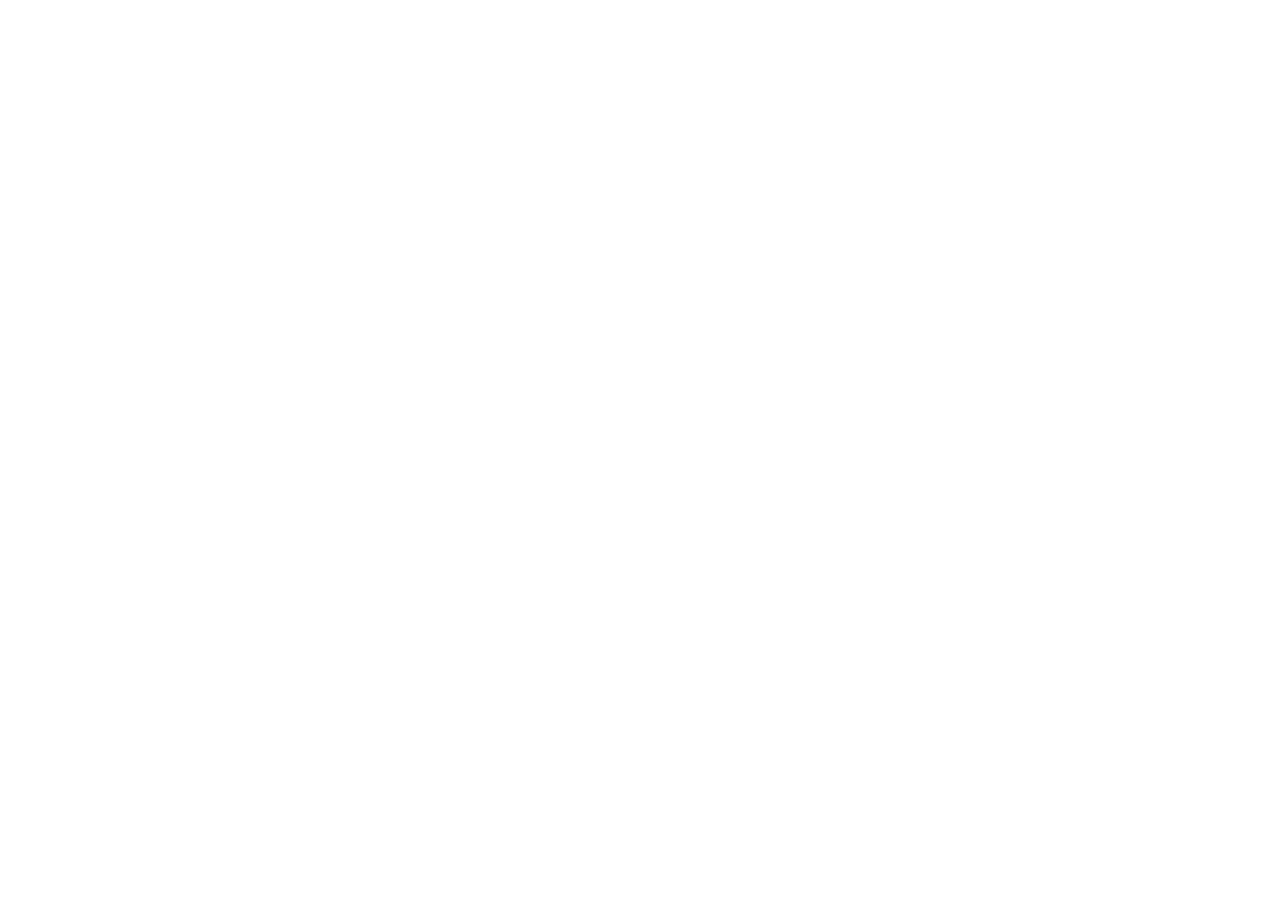
==== index.html @ eafce472 "third" ====
<!DOCTYPE html>
<html lang="en">

<head>
    <meta charset="UTF-8">
    <meta name="viewport" content="width=device-width, initial-scale=1.0">
    <title>Document</title>
</head>

<body>

</body>

</html>
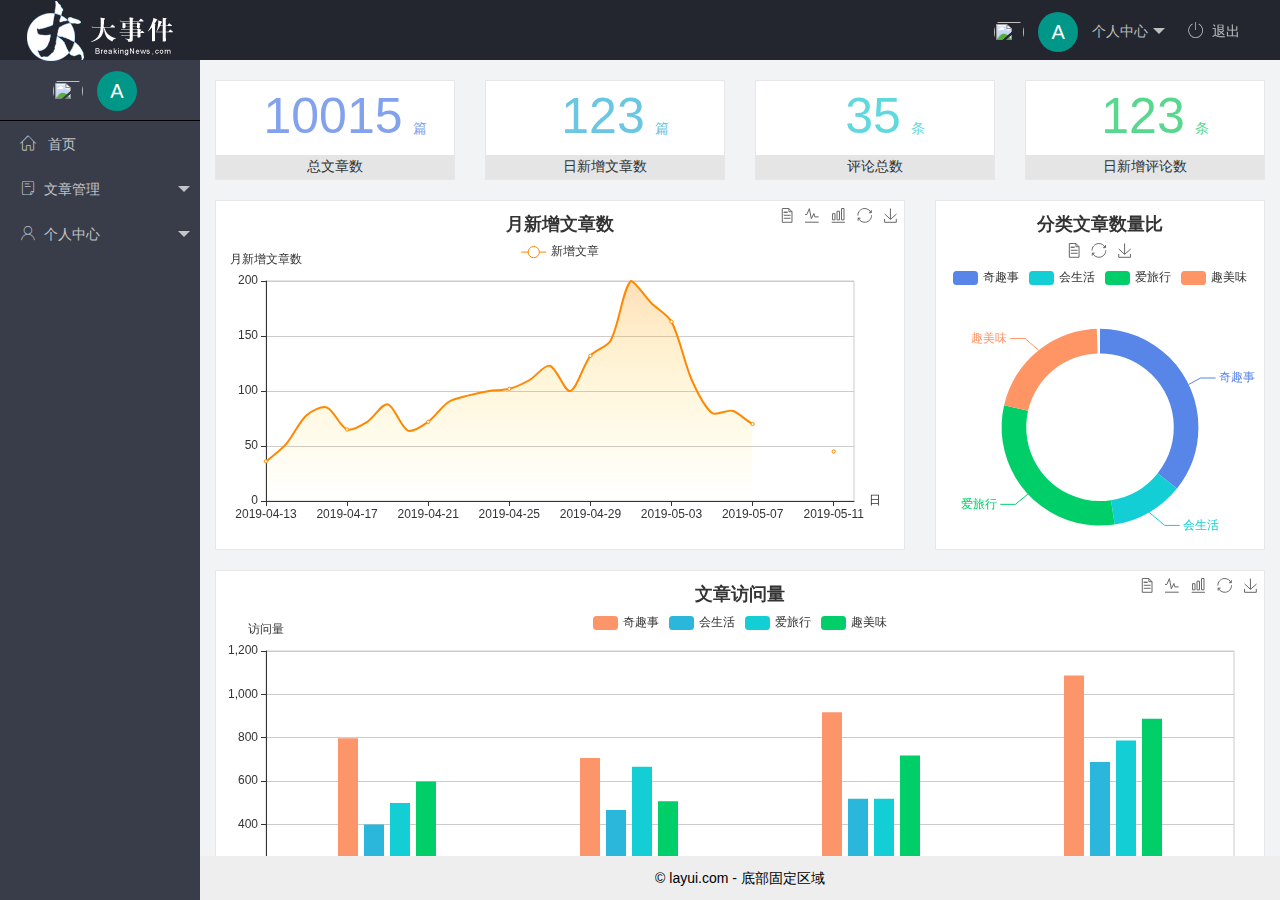
==== commit 5d039791: "123" ====
--- a/index.html
+++ b/index.html
@@ -5,10 +5,90 @@
     <meta charset="UTF-8">
     <meta name="viewport" content="width=device-width, initial-scale=1.0">
     <title>Document</title>
+    <link rel="stylesheet" href="/assets/lib/layui/css/layui.css">
+    <link rel="stylesheet" href="/assets/fonts/iconfont.css">
+    <link rel="stylesheet" href="/assets/css/index.css">
 </head>
 
 <body>
 
+    <body class="layui-layout-body">
+        <div class="layui-layout layui-layout-admin">
+            <div class="layui-header">
+                <div class="layui-logo">
+                    <img src="/assets/images/logo.png" alt="">
+                </div>
+                <!-- 头部区域（可配合layui已有的水平导航） -->
+                <ul class="layui-nav layui-layout-right">
+                    <li class="layui-nav-item">
+                        <a href="javascript:;" class="userinfo">
+                            <img src="http://t.cn/RCzsdCq" class="layui-nav-img">
+                            <span class="text-img">A</span> 个人中心
+                        </a>
+                        <dl class="layui-nav-child">
+                            <dd><a href="JavaScript:;">基本资料</a></dd>
+                            <dd><a href="JavaScript:;">更改图像</a></dd>
+                            <dd><a href="JavaScript:;">重置密码</a></dd>
+                        </dl>
+                    </li>
+                    <li class="layui-nav-item">
+                        <a href="javascript:;">
+                            <span class="iconfont icon-tuichu"></span>退出
+                        </a>
+                    </li>
+                </ul>
+            </div>
+
+            <div class="layui-side layui-bg-black">
+                <div class="layui-side-scroll">
+                    <div class="userinfo">
+                        <img src="http://t.cn/RCzsdCq" class="layui-nav-img">
+                        <span class="text-img">A</span>
+                        <span id="welcome"></span>
+                    </div>
+                    <!-- 左侧导航区域（可配合layui已有的垂直导航） -->
+                    <ul class="layui-nav layui-nav-tree" lay-shrink="all">
+                        <li class="layui-nav-item">
+                            <a href="/home/dashboard.html">
+                                <span class="iconfont icon-home"></span> 首页
+                            </a>
+                        </li>
+                        <li class="layui-nav-item ">
+                            <a class="" href="javascript:;"><span class="iconfont icon-16"></span>文章管理</a>
+                            <dl class="layui-nav-child">
+                                <dd><a href="javascript:;"><i class="layui-icon layui-icon-app"></i> 文章类别</a></dd>
+                                <dd><a href="javascript:;"><i class="layui-icon layui-icon-app"></i> 文章列表</a></dd>
+                                <dd><a href="javascript:;"><i class="layui-icon layui-icon-app"></i> 发表文章</a></dd>
+                            </dl>
+                        </li>
+                        <li class="layui-nav-item">
+                            <a href="javascript:;"><span class="iconfont icon-user"></span>个人中心</a>
+                            <dl class="layui-nav-child">
+                                <dd><a href="javascript:;"><i class="layui-icon layui-icon-app"></i> 基本资料</a></dd>
+                                <dd><a href="javascript:;"><i class="layui-icon layui-icon-app"></i> 更换头像</a></dd>
+                                <dd><a href="javascript:;"><i class="layui-icon layui-icon-app"></i> 重置密码</a></dd>
+                            </dl>
+                        </li>
+                    </ul>
+                </div>
+            </div>
+
+            <div class="layui-body">
+                <!-- 内容主体区域 -->
+                <iframe name="fm" src="/home/dashboard.html" frameborder="0"></iframe>
+            </div>
+
+            <div class="layui-footer">
+                <!-- 底部固定区域 -->
+                © layui.com - 底部固定区域
+            </div>
+        </div>
+
+    </body>
+    <script src="/assets/lib/layui/layui.all.js"></script>
+    <script src="/assets/lib/jquery.js"></script>
+    <script src="/assets/js/baseAPI.js"></script>
+    <script src="/assets/js/index.js"></script>
 </body>
 
 </html>--- a/assets/lib/layui/css/layui.css
+++ b/assets/lib/layui/css/layui.css
@@ -0,0 +1,2 @@
+/** layui-v2.5.5 MIT License By https://www.layui.com */
+ .layui-inline,img{display:inline-block;vertical-align:middle}h1,h2,h3,h4,h5,h6{font-weight:400}.layui-edge,.layui-header,.layui-inline,.layui-main{position:relative}.layui-body,.layui-edge,.layui-elip{overflow:hidden}.layui-btn,.layui-edge,.layui-inline,img{vertical-align:middle}.layui-btn,.layui-disabled,.layui-icon,.layui-unselect{-moz-user-select:none;-webkit-user-select:none;-ms-user-select:none}.layui-elip,.layui-form-checkbox span,.layui-form-pane .layui-form-label{text-overflow:ellipsis;white-space:nowrap}.layui-breadcrumb,.layui-tree-btnGroup{visibility:hidden}blockquote,body,button,dd,div,dl,dt,form,h1,h2,h3,h4,h5,h6,input,li,ol,p,pre,td,textarea,th,ul{margin:0;padding:0;-webkit-tap-highlight-color:rgba(0,0,0,0)}a:active,a:hover{outline:0}img{border:none}li{list-style:none}table{border-collapse:collapse;border-spacing:0}h4,h5,h6{font-size:100%}button,input,optgroup,option,select,textarea{font-family:inherit;font-size:inherit;font-style:inherit;font-weight:inherit;outline:0}pre{white-space:pre-wrap;white-space:-moz-pre-wrap;white-space:-pre-wrap;white-space:-o-pre-wrap;word-wrap:break-word}body{line-height:24px;font:14px Helvetica Neue,Helvetica,PingFang SC,Tahoma,Arial,sans-serif}hr{height:1px;margin:10px 0;border:0;clear:both}a{color:#333;text-decoration:none}a:hover{color:#777}a cite{font-style:normal;*cursor:pointer}.layui-border-box,.layui-border-box *{box-sizing:border-box}.layui-box,.layui-box *{box-sizing:content-box}.layui-clear{clear:both;*zoom:1}.layui-clear:after{content:'\20';clear:both;*zoom:1;display:block;height:0}.layui-inline{*display:inline;*zoom:1}.layui-edge{display:inline-block;width:0;height:0;border-width:6px;border-style:dashed;border-color:transparent}.layui-edge-top{top:-4px;border-bottom-color:#999;border-bottom-style:solid}.layui-edge-right{border-left-color:#999;border-left-style:solid}.layui-edge-bottom{top:2px;border-top-color:#999;border-top-style:solid}.layui-edge-left{border-right-color:#999;border-right-style:solid}.layui-disabled,.layui-disabled:hover{color:#d2d2d2!important;cursor:not-allowed!important}.layui-circle{border-radius:100%}.layui-show{display:block!important}.layui-hide{display:none!important}@font-face{font-family:layui-icon;src:url(../font/iconfont.eot?v=250);src:url(../font/iconfont.eot?v=250#iefix) format('embedded-opentype'),url(../font/iconfont.woff2?v=250) format('woff2'),url(../font/iconfont.woff?v=250) format('woff'),url(../font/iconfont.ttf?v=250) format('truetype'),url(../font/iconfont.svg?v=250#layui-icon) format('svg')}.layui-icon{font-family:layui-icon!important;font-size:16px;font-style:normal;-webkit-font-smoothing:antialiased;-moz-osx-font-smoothing:grayscale}.layui-icon-reply-fill:before{content:"\e611"}.layui-icon-set-fill:before{content:"\e614"}.layui-icon-menu-fill:before{content:"\e60f"}.layui-icon-search:before{content:"\e615"}.layui-icon-share:before{content:"\e641"}.layui-icon-set-sm:before{content:"\e620"}.layui-icon-engine:before{content:"\e628"}.layui-icon-close:before{content:"\1006"}.layui-icon-close-fill:before{content:"\1007"}.layui-icon-chart-screen:before{content:"\e629"}.layui-icon-star:before{content:"\e600"}.layui-icon-circle-dot:before{content:"\e617"}.layui-icon-chat:before{content:"\e606"}.layui-icon-release:before{content:"\e609"}.layui-icon-list:before{content:"\e60a"}.layui-icon-chart:before{content:"\e62c"}.layui-icon-ok-circle:before{content:"\1005"}.layui-icon-layim-theme:before{content:"\e61b"}.layui-icon-table:before{content:"\e62d"}.layui-icon-right:before{content:"\e602"}.layui-icon-left:before{content:"\e603"}.layui-icon-cart-simple:before{content:"\e698"}.layui-icon-face-cry:before{content:"\e69c"}.layui-icon-face-smile:before{content:"\e6af"}.layui-icon-survey:before{content:"\e6b2"}.layui-icon-tree:before{content:"\e62e"}.layui-icon-upload-circle:before{content:"\e62f"}.layui-icon-add-circle:before{content:"\e61f"}.layui-icon-download-circle:before{content:"\e601"}.layui-icon-templeate-1:before{content:"\e630"}.layui-icon-util:before{content:"\e631"}.layui-icon-face-surprised:before{content:"\e664"}.layui-icon-edit:before{content:"\e642"}.layui-icon-speaker:before{content:"\e645"}.layui-icon-down:before{content:"\e61a"}.layui-icon-file:before{content:"\e621"}.layui-icon-layouts:before{content:"\e632"}.layui-icon-rate-half:before{content:"\e6c9"}.layui-icon-add-circle-fine:before{content:"\e608"}.layui-icon-prev-circle:before{content:"\e633"}.layui-icon-read:before{content:"\e705"}.layui-icon-404:before{content:"\e61c"}.layui-icon-carousel:before{content:"\e634"}.layui-icon-help:before{content:"\e607"}.layui-icon-code-circle:before{content:"\e635"}.layui-icon-water:before{content:"\e636"}.layui-icon-username:before{content:"\e66f"}.layui-icon-find-fill:before{content:"\e670"}.layui-icon-about:before{content:"\e60b"}.layui-icon-location:before{content:"\e715"}.layui-icon-up:before{content:"\e619"}.layui-icon-pause:before{content:"\e651"}.layui-icon-date:before{content:"\e637"}.layui-icon-layim-uploadfile:before{content:"\e61d"}.layui-icon-delete:before{content:"\e640"}.layui-icon-play:before{content:"\e652"}.layui-icon-top:before{content:"\e604"}.layui-icon-friends:before{content:"\e612"}.layui-icon-refresh-3:before{content:"\e9aa"}.layui-icon-ok:before{content:"\e605"}.layui-icon-layer:before{content:"\e638"}.layui-icon-face-smile-fine:before{content:"\e60c"}.layui-icon-dollar:before{content:"\e659"}.layui-icon-group:before{content:"\e613"}.layui-icon-layim-download:before{content:"\e61e"}.layui-icon-picture-fine:before{content:"\e60d"}.layui-icon-link:before{content:"\e64c"}.layui-icon-diamond:before{content:"\e735"}.layui-icon-log:before{content:"\e60e"}.layui-icon-rate-solid:before{content:"\e67a"}.layui-icon-fonts-del:before{content:"\e64f"}.layui-icon-unlink:before{content:"\e64d"}.layui-icon-fonts-clear:before{content:"\e639"}.layui-icon-triangle-r:before{content:"\e623"}.layui-icon-circle:before{content:"\e63f"}.layui-icon-radio:before{content:"\e643"}.layui-icon-align-center:before{content:"\e647"}.layui-icon-align-right:before{content:"\e648"}.layui-icon-align-left:before{content:"\e649"}.layui-icon-loading-1:before{content:"\e63e"}.layui-icon-return:before{content:"\e65c"}.layui-icon-fonts-strong:before{content:"\e62b"}.layui-icon-upload:before{content:"\e67c"}.layui-icon-dialogue:before{content:"\e63a"}.layui-icon-video:before{content:"\e6ed"}.layui-icon-headset:before{content:"\e6fc"}.layui-icon-cellphone-fine:before{content:"\e63b"}.layui-icon-add-1:before{content:"\e654"}.layui-icon-face-smile-b:before{content:"\e650"}.layui-icon-fonts-html:before{content:"\e64b"}.layui-icon-form:before{content:"\e63c"}.layui-icon-cart:before{content:"\e657"}.layui-icon-camera-fill:before{content:"\e65d"}.layui-icon-tabs:before{content:"\e62a"}.layui-icon-fonts-code:before{content:"\e64e"}.layui-icon-fire:before{content:"\e756"}.layui-icon-set:before{content:"\e716"}.layui-icon-fonts-u:before{content:"\e646"}.layui-icon-triangle-d:before{content:"\e625"}.layui-icon-tips:before{content:"\e702"}.layui-icon-picture:before{content:"\e64a"}.layui-icon-more-vertical:before{content:"\e671"}.layui-icon-flag:before{content:"\e66c"}.layui-icon-loading:before{content:"\e63d"}.layui-icon-fonts-i:before{content:"\e644"}.layui-icon-refresh-1:before{content:"\e666"}.layui-icon-rmb:before{content:"\e65e"}.layui-icon-home:before{content:"\e68e"}.layui-icon-user:before{content:"\e770"}.layui-icon-notice:before{content:"\e667"}.layui-icon-login-weibo:before{content:"\e675"}.layui-icon-voice:before{content:"\e688"}.layui-icon-upload-drag:before{content:"\e681"}.layui-icon-login-qq:before{content:"\e676"}.layui-icon-snowflake:before{content:"\e6b1"}.layui-icon-file-b:before{content:"\e655"}.layui-icon-template:before{content:"\e663"}.layui-icon-auz:before{content:"\e672"}.layui-icon-console:before{content:"\e665"}.layui-icon-app:before{content:"\e653"}.layui-icon-prev:before{content:"\e65a"}.layui-icon-website:before{content:"\e7ae"}.layui-icon-next:before{content:"\e65b"}.layui-icon-component:before{content:"\e857"}.layui-icon-more:before{content:"\e65f"}.layui-icon-login-wechat:before{content:"\e677"}.layui-icon-shrink-right:before{content:"\e668"}.layui-icon-spread-left:before{content:"\e66b"}.layui-icon-camera:before{content:"\e660"}.layui-icon-note:before{content:"\e66e"}.layui-icon-refresh:before{content:"\e669"}.layui-icon-female:before{content:"\e661"}.layui-icon-male:before{content:"\e662"}.layui-icon-password:before{content:"\e673"}.layui-icon-senior:before{content:"\e674"}.layui-icon-theme:before{content:"\e66a"}.layui-icon-tread:before{content:"\e6c5"}.layui-icon-praise:before{content:"\e6c6"}.layui-icon-star-fill:before{content:"\e658"}.layui-icon-rate:before{content:"\e67b"}.layui-icon-template-1:before{content:"\e656"}.layui-icon-vercode:before{content:"\e679"}.layui-icon-cellphone:before{content:"\e678"}.layui-icon-screen-full:before{content:"\e622"}.layui-icon-screen-restore:before{content:"\e758"}.layui-icon-cols:before{content:"\e610"}.layui-icon-export:before{content:"\e67d"}.layui-icon-print:before{content:"\e66d"}.layui-icon-slider:before{content:"\e714"}.layui-icon-addition:before{content:"\e624"}.layui-icon-subtraction:before{content:"\e67e"}.layui-icon-service:before{content:"\e626"}.layui-icon-transfer:before{content:"\e691"}.layui-main{width:1140px;margin:0 auto}.layui-header{z-index:1000;height:60px}.layui-header a:hover{transition:all .5s;-webkit-transition:all .5s}.layui-side{position:fixed;left:0;top:0;bottom:0;z-index:999;width:200px;overflow-x:hidden}.layui-side-scroll{position:relative;width:220px;height:100%;overflow-x:hidden}.layui-body{position:absolute;left:200px;right:0;top:0;bottom:0;z-index:998;width:auto;overflow-y:auto;box-sizing:border-box}.layui-layout-body{overflow:hidden}.layui-layout-admin .layui-header{background-color:#23262E}.layui-layout-admin .layui-side{top:60px;width:200px;overflow-x:hidden}.layui-layout-admin .layui-body{position:fixed;top:60px;bottom:44px}.layui-layout-admin .layui-main{width:auto;margin:0 15px}.layui-layout-admin .layui-footer{position:fixed;left:200px;right:0;bottom:0;height:44px;line-height:44px;padding:0 15px;background-color:#eee}.layui-layout-admin .layui-logo{position:absolute;left:0;top:0;width:200px;height:100%;line-height:60px;text-align:center;color:#009688;font-size:16px}.layui-layout-admin .layui-header .layui-nav{background:0 0}.layui-layout-left{position:absolute!important;left:200px;top:0}.layui-layout-right{position:absolute!important;right:0;top:0}.layui-container{position:relative;margin:0 auto;padding:0 15px;box-sizing:border-box}.layui-fluid{position:relative;margin:0 auto;padding:0 15px}.layui-row:after,.layui-row:before{content:'';display:block;clear:both}.layui-col-lg1,.layui-col-lg10,.layui-col-lg11,.layui-col-lg12,.layui-col-lg2,.layui-col-lg3,.layui-col-lg4,.layui-col-lg5,.layui-col-lg6,.layui-col-lg7,.layui-col-lg8,.layui-col-lg9,.layui-col-md1,.layui-col-md10,.layui-col-md11,.layui-col-md12,.layui-col-md2,.layui-col-md3,.layui-col-md4,.layui-col-md5,.layui-col-md6,.layui-col-md7,.layui-col-md8,.layui-col-md9,.layui-col-sm1,.layui-col-sm10,.layui-col-sm11,.layui-col-sm12,.layui-col-sm2,.layui-col-sm3,.layui-col-sm4,.layui-col-sm5,.layui-col-sm6,.layui-col-sm7,.layui-col-sm8,.layui-col-sm9,.layui-col-xs1,.layui-col-xs10,.layui-col-xs11,.layui-col-xs12,.layui-col-xs2,.layui-col-xs3,.layui-col-xs4,.layui-col-xs5,.layui-col-xs6,.layui-col-xs7,.layui-col-xs8,.layui-col-xs9{position:relative;display:block;box-sizing:border-box}.layui-col-xs1,.layui-col-xs10,.layui-col-xs11,.layui-col-xs12,.layui-col-xs2,.layui-col-xs3,.layui-col-xs4,.layui-col-xs5,.layui-col-xs6,.layui-col-xs7,.layui-col-xs8,.layui-col-xs9{float:left}.layui-col-xs1{width:8.33333333%}.layui-col-xs2{width:16.66666667%}.layui-col-xs3{width:25%}.layui-col-xs4{width:33.33333333%}.layui-col-xs5{width:41.66666667%}.layui-col-xs6{width:50%}.layui-col-xs7{width:58.33333333%}.layui-col-xs8{width:66.66666667%}.layui-col-xs9{width:75%}.layui-col-xs10{width:83.33333333%}.layui-col-xs11{width:91.66666667%}.layui-col-xs12{width:100%}.layui-col-xs-offset1{margin-left:8.33333333%}.layui-col-xs-offset2{margin-left:16.66666667%}.layui-col-xs-offset3{margin-left:25%}.layui-col-xs-offset4{margin-left:33.33333333%}.layui-col-xs-offset5{margin-left:41.66666667%}.layui-col-xs-offset6{margin-left:50%}.layui-col-xs-offset7{margin-left:58.33333333%}.layui-col-xs-offset8{margin-left:66.66666667%}.layui-col-xs-offset9{margin-left:75%}.layui-col-xs-offset10{margin-left:83.33333333%}.layui-col-xs-offset11{margin-left:91.66666667%}.layui-col-xs-offset12{margin-left:100%}@media screen and (max-width:768px){.layui-hide-xs{display:none!important}.layui-show-xs-block{display:block!important}.layui-show-xs-inline{display:inline!important}.layui-show-xs-inline-block{display:inline-block!important}}@media screen and (min-width:768px){.layui-container{width:750px}.layui-hide-sm{display:none!important}.layui-show-sm-block{display:block!important}.layui-show-sm-inline{display:inline!important}.layui-show-sm-inline-block{display:inline-block!important}.layui-col-sm1,.layui-col-sm10,.layui-col-sm11,.layui-col-sm12,.layui-col-sm2,.layui-col-sm3,.layui-col-sm4,.layui-col-sm5,.layui-col-sm6,.layui-col-sm7,.layui-col-sm8,.layui-col-sm9{float:left}.layui-col-sm1{width:8.33333333%}.layui-col-sm2{width:16.66666667%}.layui-col-sm3{width:25%}.layui-col-sm4{width:33.33333333%}.layui-col-sm5{width:41.66666667%}.layui-col-sm6{width:50%}.layui-col-sm7{width:58.33333333%}.layui-col-sm8{width:66.66666667%}.layui-col-sm9{width:75%}.layui-col-sm10{width:83.33333333%}.layui-col-sm11{width:91.66666667%}.layui-col-sm12{width:100%}.layui-col-sm-offset1{margin-left:8.33333333%}.layui-col-sm-offset2{margin-left:16.66666667%}.layui-col-sm-offset3{margin-left:25%}.layui-col-sm-offset4{margin-left:33.33333333%}.layui-col-sm-offset5{margin-left:41.66666667%}.layui-col-sm-offset6{margin-left:50%}.layui-col-sm-offset7{margin-left:58.33333333%}.layui-col-sm-offset8{margin-left:66.66666667%}.layui-col-sm-offset9{margin-left:75%}.layui-col-sm-offset10{margin-left:83.33333333%}.layui-col-sm-offset11{margin-left:91.66666667%}.layui-col-sm-offset12{margin-left:100%}}@media screen and (min-width:992px){.layui-container{width:970px}.layui-hide-md{display:none!important}.layui-show-md-block{display:block!important}.layui-show-md-inline{display:inline!important}.layui-show-md-inline-block{display:inline-block!important}.layui-col-md1,.layui-col-md10,.layui-col-md11,.layui-col-md12,.layui-col-md2,.layui-col-md3,.layui-col-md4,.layui-col-md5,.layui-col-md6,.layui-col-md7,.layui-col-md8,.layui-col-md9{float:left}.layui-col-md1{width:8.33333333%}.layui-col-md2{width:16.66666667%}.layui-col-md3{width:25%}.layui-col-md4{width:33.33333333%}.layui-col-md5{width:41.66666667%}.layui-col-md6{width:50%}.layui-col-md7{width:58.33333333%}.layui-col-md8{width:66.66666667%}.layui-col-md9{width:75%}.layui-col-md10{width:83.33333333%}.layui-col-md11{width:91.66666667%}.layui-col-md12{width:100%}.layui-col-md-offset1{margin-left:8.33333333%}.layui-col-md-offset2{margin-left:16.66666667%}.layui-col-md-offset3{margin-left:25%}.layui-col-md-offset4{margin-left:33.33333333%}.layui-col-md-offset5{margin-left:41.66666667%}.layui-col-md-offset6{margin-left:50%}.layui-col-md-offset7{margin-left:58.33333333%}.layui-col-md-offset8{margin-left:66.66666667%}.layui-col-md-offset9{margin-left:75%}.layui-col-md-offset10{margin-left:83.33333333%}.layui-col-md-offset11{margin-left:91.66666667%}.layui-col-md-offset12{margin-left:100%}}@media screen and (min-width:1200px){.layui-container{width:1170px}.layui-hide-lg{display:none!important}.layui-show-lg-block{display:block!important}.layui-show-lg-inline{display:inline!important}.layui-show-lg-inline-block{display:inline-block!important}.layui-col-lg1,.layui-col-lg10,.layui-col-lg11,.layui-col-lg12,.layui-col-lg2,.layui-col-lg3,.layui-col-lg4,.layui-col-lg5,.layui-col-lg6,.layui-col-lg7,.layui-col-lg8,.layui-col-lg9{float:left}.layui-col-lg1{width:8.33333333%}.layui-col-lg2{width:16.66666667%}.layui-col-lg3{width:25%}.layui-col-lg4{width:33.33333333%}.layui-col-lg5{width:41.66666667%}.layui-col-lg6{width:50%}.layui-col-lg7{width:58.33333333%}.layui-col-lg8{width:66.66666667%}.layui-col-lg9{width:75%}.layui-col-lg10{width:83.33333333%}.layui-col-lg11{width:91.66666667%}.layui-col-lg12{width:100%}.layui-col-lg-offset1{margin-left:8.33333333%}.layui-col-lg-offset2{margin-left:16.66666667%}.layui-col-lg-offset3{margin-left:25%}.layui-col-lg-offset4{margin-left:33.33333333%}.layui-col-lg-offset5{margin-left:41.66666667%}.layui-col-lg-offset6{margin-left:50%}.layui-col-lg-offset7{margin-left:58.33333333%}.layui-col-lg-offset8{margin-left:66.66666667%}.layui-col-lg-offset9{margin-left:75%}.layui-col-lg-offset10{margin-left:83.33333333%}.layui-col-lg-offset11{margin-left:91.66666667%}.layui-col-lg-offset12{margin-left:100%}}.layui-col-space1{margin:-.5px}.layui-col-space1>*{padding:.5px}.layui-col-space3{margin:-1.5px}.layui-col-space3>*{padding:1.5px}.layui-col-space5{margin:-2.5px}.layui-col-space5>*{padding:2.5px}.layui-col-space8{margin:-3.5px}.layui-col-space8>*{padding:3.5px}.layui-col-space10{margin:-5px}.layui-col-space10>*{padding:5px}.layui-col-space12{margin:-6px}.layui-col-space12>*{padding:6px}.layui-col-space15{margin:-7.5px}.layui-col-space15>*{padding:7.5px}.layui-col-space18{margin:-9px}.layui-col-space18>*{padding:9px}.layui-col-space20{margin:-10px}.layui-col-space20>*{padding:10px}.layui-col-space22{margin:-11px}.layui-col-space22>*{padding:11px}.layui-col-space25{margin:-12.5px}.layui-col-space25>*{padding:12.5px}.layui-col-space30{margin:-15px}.layui-col-space30>*{padding:15px}.layui-btn,.layui-input,.layui-select,.layui-textarea,.layui-upload-button{outline:0;-webkit-appearance:none;transition:all .3s;-webkit-transition:all .3s;box-sizing:border-box}.layui-elem-quote{margin-bottom:10px;padding:15px;line-height:22px;border-left:5px solid #009688;border-radius:0 2px 2px 0;background-color:#f2f2f2}.layui-quote-nm{border-style:solid;border-width:1px 1px 1px 5px;background:0 0}.layui-elem-field{margin-bottom:10px;padding:0;border-width:1px;border-style:solid}.layui-elem-field legend{margin-left:20px;padding:0 10px;font-size:20px;font-weight:300}.layui-field-title{margin:10px 0 20px;border-width:1px 0 0}.layui-field-box{padding:10px 15px}.layui-field-title .layui-field-box{padding:10px 0}.layui-progress{position:relative;height:6px;border-radius:20px;background-color:#e2e2e2}.layui-progress-bar{position:absolute;left:0;top:0;width:0;max-width:100%;height:6px;border-radius:20px;text-align:right;background-color:#5FB878;transition:all .3s;-webkit-transition:all .3s}.layui-progress-big,.layui-progress-big .layui-progress-bar{height:18px;line-height:18px}.layui-progress-text{position:relative;top:-20px;line-height:18px;font-size:12px;color:#666}.layui-progress-big .layui-progress-text{position:static;padding:0 10px;color:#fff}.layui-collapse{border-width:1px;border-style:solid;border-radius:2px}.layui-colla-content,.layui-colla-item{border-top-width:1px;border-top-style:solid}.layui-colla-item:first-child{border-top:none}.layui-colla-title{position:relative;height:42px;line-height:42px;padding:0 15px 0 35px;color:#333;background-color:#f2f2f2;cursor:pointer;font-size:14px;overflow:hidden}.layui-colla-content{display:none;padding:10px 15px;line-height:22px;color:#666}.layui-colla-icon{position:absolute;left:15px;top:0;font-size:14px}.layui-card{margin-bottom:15px;border-radius:2px;background-color:#fff;box-shadow:0 1px 2px 0 rgba(0,0,0,.05)}.layui-card:last-child{margin-bottom:0}.layui-card-header{position:relative;height:42px;line-height:42px;padding:0 15px;border-bottom:1px solid #f6f6f6;color:#333;border-radius:2px 2px 0 0;font-size:14px}.layui-bg-black,.layui-bg-blue,.layui-bg-cyan,.layui-bg-green,.layui-bg-orange,.layui-bg-red{color:#fff!important}.layui-card-body{position:relative;padding:10px 15px;line-height:24px}.layui-card-body[pad15]{padding:15px}.layui-card-body[pad20]{padding:20px}.layui-card-body .layui-table{margin:5px 0}.layui-card .layui-tab{margin:0}.layui-panel-window{position:relative;padding:15px;border-radius:0;border-top:5px solid #E6E6E6;background-color:#fff}.layui-auxiliar-moving{position:fixed;left:0;right:0;top:0;bottom:0;width:100%;height:100%;background:0 0;z-index:9999999999}.layui-form-label,.layui-form-mid,.layui-form-select,.layui-input-block,.layui-input-inline,.layui-textarea{position:relative}.layui-bg-red{background-color:#FF5722!important}.layui-bg-orange{background-color:#FFB800!important}.layui-bg-green{background-color:#009688!important}.layui-bg-cyan{background-color:#2F4056!important}.layui-bg-blue{background-color:#1E9FFF!important}.layui-bg-black{background-color:#393D49!important}.layui-bg-gray{background-color:#eee!important;color:#666!important}.layui-badge-rim,.layui-colla-content,.layui-colla-item,.layui-collapse,.layui-elem-field,.layui-form-pane .layui-form-item[pane],.layui-form-pane .layui-form-label,.layui-input,.layui-layedit,.layui-layedit-tool,.layui-quote-nm,.layui-select,.layui-tab-bar,.layui-tab-card,.layui-tab-title,.layui-tab-title .layui-this:after,.layui-textarea{border-color:#e6e6e6}.layui-timeline-item:before,hr{background-color:#e6e6e6}.layui-text{line-height:22px;font-size:14px;color:#666}.layui-text h1,.layui-text h2,.layui-text h3{font-weight:500;color:#333}.layui-text h1{font-size:30px}.layui-text h2{font-size:24px}.layui-text h3{font-size:18px}.layui-text a:not(.layui-btn){color:#01AAED}.layui-text a:not(.layui-btn):hover{text-decoration:underline}.layui-text ul{padding:5px 0 5px 15px}.layui-text ul li{margin-top:5px;list-style-type:disc}.layui-text em,.layui-word-aux{color:#999!important;padding:0 5px!important}.layui-btn{display:inline-block;height:38px;line-height:38px;padding:0 18px;background-color:#009688;color:#fff;white-space:nowrap;text-align:center;font-size:14px;border:none;border-radius:2px;cursor:pointer}.layui-btn:hover{opacity:.8;filter:alpha(opacity=80);color:#fff}.layui-btn:active{opacity:1;filter:alpha(opacity=100)}.layui-btn+.layui-btn{margin-left:10px}.layui-btn-container{font-size:0}.layui-btn-container .layui-btn{margin-right:10px;margin-bottom:10px}.layui-btn-container .layui-btn+.layui-btn{margin-left:0}.layui-table .layui-btn-container .layui-btn{margin-bottom:9px}.layui-btn-radius{border-radius:100px}.layui-btn .layui-icon{margin-right:3px;font-size:18px;vertical-align:bottom;vertical-align:middle\9}.layui-btn-primary{border:1px solid #C9C9C9;background-color:#fff;color:#555}.layui-btn-primary:hover{border-color:#009688;color:#333}.layui-btn-normal{background-color:#1E9FFF}.layui-btn-warm{background-color:#FFB800}.layui-btn-danger{background-color:#FF5722}.layui-btn-checked{background-color:#5FB878}.layui-btn-disabled,.layui-btn-disabled:active,.layui-btn-disabled:hover{border:1px solid #e6e6e6;background-color:#FBFBFB;color:#C9C9C9;cursor:not-allowed;opacity:1}.layui-btn-lg{height:44px;line-height:44px;padding:0 25px;font-size:16px}.layui-btn-sm{height:30px;line-height:30px;padding:0 10px;font-size:12px}.layui-btn-sm i{font-size:16px!important}.layui-btn-xs{height:22px;line-height:22px;padding:0 5px;font-size:12px}.layui-btn-xs i{font-size:14px!important}.layui-btn-group{display:inline-block;vertical-align:middle;font-size:0}.layui-btn-group .layui-btn{margin-left:0!important;margin-right:0!important;border-left:1px solid rgba(255,255,255,.5);border-radius:0}.layui-btn-group .layui-btn-primary{border-left:none}.layui-btn-group .layui-btn-primary:hover{border-color:#C9C9C9;color:#009688}.layui-btn-group .layui-btn:first-child{border-left:none;border-radius:2px 0 0 2px}.layui-btn-group .layui-btn-primary:first-child{border-left:1px solid #c9c9c9}.layui-btn-group .layui-btn:last-child{border-radius:0 2px 2px 0}.layui-btn-group .layui-btn+.layui-btn{margin-left:0}.layui-btn-group+.layui-btn-group{margin-left:10px}.layui-btn-fluid{width:100%}.layui-input,.layui-select,.layui-textarea{height:38px;line-height:1.3;line-height:38px\9;border-width:1px;border-style:solid;background-color:#fff;border-radius:2px}.layui-input::-webkit-input-placeholder,.layui-select::-webkit-input-placeholder,.layui-textarea::-webkit-input-placeholder{line-height:1.3}.layui-input,.layui-textarea{display:block;width:100%;padding-left:10px}.layui-input:hover,.layui-textarea:hover{border-color:#D2D2D2!important}.layui-input:focus,.layui-textarea:focus{border-color:#C9C9C9!important}.layui-textarea{min-height:100px;height:auto;line-height:20px;padding:6px 10px;resize:vertical}.layui-select{padding:0 10px}.layui-form input[type=checkbox],.layui-form input[type=radio],.layui-form select{display:none}.layui-form [lay-ignore]{display:initial}.layui-form-item{margin-bottom:15px;clear:both;*zoom:1}.layui-form-item:after{content:'\20';clear:both;*zoom:1;display:block;height:0}.layui-form-label{float:left;display:block;padding:9px 15px;width:80px;font-weight:400;line-height:20px;text-align:right}.layui-form-label-col{display:block;float:none;padding:9px 0;line-height:20px;text-align:left}.layui-form-item .layui-inline{margin-bottom:5px;margin-right:10px}.layui-input-block{margin-left:110px;min-height:36px}.layui-input-inline{display:inline-block;vertical-align:middle}.layui-form-item .layui-input-inline{float:left;width:190px;margin-right:10px}.layui-form-text .layui-input-inline{width:auto}.layui-form-mid{float:left;display:block;padding:9px 0!important;line-height:20px;margin-right:10px}.layui-form-danger+.layui-form-select .layui-input,.layui-form-danger:focus{border-color:#FF5722!important}.layui-form-select .layui-input{padding-right:30px;cursor:pointer}.layui-form-select .layui-edge{position:absolute;right:10px;top:50%;margin-top:-3px;cursor:pointer;border-width:6px;border-top-color:#c2c2c2;border-top-style:solid;transition:all .3s;-webkit-transition:all .3s}.layui-form-select dl{display:none;position:absolute;left:0;top:42px;padding:5px 0;z-index:899;min-width:100%;border:1px solid #d2d2d2;max-height:300px;overflow-y:auto;background-color:#fff;border-radius:2px;box-shadow:0 2px 4px rgba(0,0,0,.12);box-sizing:border-box}.layui-form-select dl dd,.layui-form-select dl dt{padding:0 10px;line-height:36px;white-space:nowrap;overflow:hidden;text-overflow:ellipsis}.layui-form-select dl dt{font-size:12px;color:#999}.layui-form-select dl dd{cursor:pointer}.layui-form-select dl dd:hover{background-color:#f2f2f2;-webkit-transition:.5s all;transition:.5s all}.layui-form-select .layui-select-group dd{padding-left:20px}.layui-form-select dl dd.layui-select-tips{padding-left:10px!important;color:#999}.layui-form-select dl dd.layui-this{background-color:#5FB878;color:#fff}.layui-form-checkbox,.layui-form-select dl dd.layui-disabled{background-color:#fff}.layui-form-selected dl{display:block}.layui-form-checkbox,.layui-form-checkbox *,.layui-form-switch{display:inline-block;vertical-align:middle}.layui-form-selected .layui-edge{margin-top:-9px;-webkit-transform:rotate(180deg);transform:rotate(180deg);margin-top:-3px\9}:root .layui-form-selected .layui-edge{margin-top:-9px\0/IE9}.layui-form-selectup dl{top:auto;bottom:42px}.layui-select-none{margin:5px 0;text-align:center;color:#999}.layui-select-disabled .layui-disabled{border-color:#eee!important}.layui-select-disabled .layui-edge{border-top-color:#d2d2d2}.layui-form-checkbox{position:relative;height:30px;line-height:30px;margin-right:10px;padding-right:30px;cursor:pointer;font-size:0;-webkit-transition:.1s linear;transition:.1s linear;box-sizing:border-box}.layui-form-checkbox span{padding:0 10px;height:100%;font-size:14px;border-radius:2px 0 0 2px;background-color:#d2d2d2;color:#fff;overflow:hidden}.layui-form-checkbox:hover span{background-color:#c2c2c2}.layui-form-checkbox i{position:absolute;right:0;top:0;width:30px;height:28px;border:1px solid #d2d2d2;border-left:none;border-radius:0 2px 2px 0;color:#fff;font-size:20px;text-align:center}.layui-form-checkbox:hover i{border-color:#c2c2c2;color:#c2c2c2}.layui-form-checked,.layui-form-checked:hover{border-color:#5FB878}.layui-form-checked span,.layui-form-checked:hover span{background-color:#5FB878}.layui-form-checked i,.layui-form-checked:hover i{color:#5FB878}.layui-form-item .layui-form-checkbox{margin-top:4px}.layui-form-checkbox[lay-skin=primary]{height:auto!important;line-height:normal!important;min-width:18px;min-height:18px;border:none!important;margin-right:0;padding-left:28px;padding-right:0;background:0 0}.layui-form-checkbox[lay-skin=primary] span{padding-left:0;padding-right:15px;line-height:18px;background:0 0;color:#666}.layui-form-checkbox[lay-skin=primary] i{right:auto;left:0;width:16px;height:16px;line-height:16px;border:1px solid #d2d2d2;font-size:12px;border-radius:2px;background-color:#fff;-webkit-transition:.1s linear;transition:.1s linear}.layui-form-checkbox[lay-skin=primary]:hover i{border-color:#5FB878;color:#fff}.layui-form-checked[lay-skin=primary] i{border-color:#5FB878!important;background-color:#5FB878;color:#fff}.layui-checkbox-disbaled[lay-skin=primary] span{background:0 0!important;color:#c2c2c2}.layui-checkbox-disbaled[lay-skin=primary]:hover i{border-color:#d2d2d2}.layui-form-item .layui-form-checkbox[lay-skin=primary]{margin-top:10px}.layui-form-switch{position:relative;height:22px;line-height:22px;min-width:35px;padding:0 5px;margin-top:8px;border:1px solid #d2d2d2;border-radius:20px;cursor:pointer;background-color:#fff;-webkit-transition:.1s linear;transition:.1s linear}.layui-form-switch i{position:absolute;left:5px;top:3px;width:16px;height:16px;border-radius:20px;background-color:#d2d2d2;-webkit-transition:.1s linear;transition:.1s linear}.layui-form-switch em{position:relative;top:0;width:25px;margin-left:21px;padding:0!important;text-align:center!important;color:#999!important;font-style:normal!important;font-size:12px}.layui-form-onswitch{border-color:#5FB878;background-color:#5FB878}.layui-checkbox-disbaled,.layui-checkbox-disbaled i{border-color:#e2e2e2!important}.layui-form-onswitch i{left:100%;margin-left:-21px;background-color:#fff}.layui-form-onswitch em{margin-left:5px;margin-right:21px;color:#fff!important}.layui-checkbox-disbaled span{background-color:#e2e2e2!important}.layui-checkbox-disbaled:hover i{color:#fff!important}[lay-radio]{display:none}.layui-form-radio,.layui-form-radio *{display:inline-block;vertical-align:middle}.layui-form-radio{line-height:28px;margin:6px 10px 0 0;padding-right:10px;cursor:pointer;font-size:0}.layui-form-radio *{font-size:14px}.layui-form-radio>i{margin-right:8px;font-size:22px;color:#c2c2c2}.layui-form-radio>i:hover,.layui-form-radioed>i{color:#5FB878}.layui-radio-disbaled>i{color:#e2e2e2!important}.layui-form-pane .layui-form-label{width:110px;padding:8px 15px;height:38px;line-height:20px;border-width:1px;border-style:solid;border-radius:2px 0 0 2px;text-align:center;background-color:#FBFBFB;overflow:hidden;box-sizing:border-box}.layui-form-pane .layui-input-inline{margin-left:-1px}.layui-form-pane .layui-input-block{margin-left:110px;left:-1px}.layui-form-pane .layui-input{border-radius:0 2px 2px 0}.layui-form-pane .layui-form-text .layui-form-label{float:none;width:100%;border-radius:2px;box-sizing:border-box;text-align:left}.layui-form-pane .layui-form-text .layui-input-inline{display:block;margin:0;top:-1px;clear:both}.layui-form-pane .layui-form-text .layui-input-block{margin:0;left:0;top:-1px}.layui-form-pane .layui-form-text .layui-textarea{min-height:100px;border-radius:0 0 2px 2px}.layui-form-pane .layui-form-checkbox{margin:4px 0 4px 10px}.layui-form-pane .layui-form-radio,.layui-form-pane .layui-form-switch{margin-top:6px;margin-left:10px}.layui-form-pane .layui-form-item[pane]{position:relative;border-width:1px;border-style:solid}.layui-form-pane .layui-form-item[pane] .layui-form-label{position:absolute;left:0;top:0;height:100%;border-width:0 1px 0 0}.layui-form-pane .layui-form-item[pane] .layui-input-inline{margin-left:110px}@media screen and (max-width:450px){.layui-form-item .layui-form-label{text-overflow:ellipsis;overflow:hidden;white-space:nowrap}.layui-form-item .layui-inline{display:block;margin-right:0;margin-bottom:20px;clear:both}.layui-form-item .layui-inline:after{content:'\20';clear:both;display:block;height:0}.layui-form-item .layui-input-inline{display:block;float:none;left:-3px;width:auto;margin:0 0 10px 112px}.layui-form-item .layui-input-inline+.layui-form-mid{margin-left:110px;top:-5px;padding:0}.layui-form-item .layui-form-checkbox{margin-right:5px;margin-bottom:5px}}.layui-layedit{border-width:1px;border-style:solid;border-radius:2px}.layui-layedit-tool{padding:3px 5px;border-bottom-width:1px;border-bottom-style:solid;font-size:0}.layedit-tool-fixed{position:fixed;top:0;border-top:1px solid #e2e2e2}.layui-layedit-tool .layedit-tool-mid,.layui-layedit-tool .layui-icon{display:inline-block;vertical-align:middle;text-align:center;font-size:14px}.layui-layedit-tool .layui-icon{position:relative;width:32px;height:30px;line-height:30px;margin:3px 5px;color:#777;cursor:pointer;border-radius:2px}.layui-layedit-tool .layui-icon:hover{color:#393D49}.layui-layedit-tool .layui-icon:active{color:#000}.layui-layedit-tool .layedit-tool-active{background-color:#e2e2e2;color:#000}.layui-layedit-tool .layui-disabled,.layui-layedit-tool .layui-disabled:hover{color:#d2d2d2;cursor:not-allowed}.layui-layedit-tool .layedit-tool-mid{width:1px;height:18px;margin:0 10px;background-color:#d2d2d2}.layedit-tool-html{width:50px!important;font-size:30px!important}.layedit-tool-b,.layedit-tool-code,.layedit-tool-help{font-size:16px!important}.layedit-tool-d,.layedit-tool-face,.layedit-tool-image,.layedit-tool-unlink{font-size:18px!important}.layedit-tool-image input{position:absolute;font-size:0;left:0;top:0;width:100%;height:100%;opacity:.01;filter:Alpha(opacity=1);cursor:pointer}.layui-layedit-iframe iframe{display:block;width:100%}#LAY_layedit_code{overflow:hidden}.layui-laypage{display:inline-block;*display:inline;*zoom:1;vertical-align:middle;margin:10px 0;font-size:0}.layui-laypage>a:first-child,.layui-laypage>a:first-child em{border-radius:2px 0 0 2px}.layui-laypage>a:last-child,.layui-laypage>a:last-child em{border-radius:0 2px 2px 0}.layui-laypage>:first-child{margin-left:0!important}.layui-laypage>:last-child{margin-right:0!important}.layui-laypage a,.layui-laypage button,.layui-laypage input,.layui-laypage select,.layui-laypage span{border:1px solid #e2e2e2}.layui-laypage a,.layui-laypage span{display:inline-block;*display:inline;*zoom:1;vertical-align:middle;padding:0 15px;height:28px;line-height:28px;margin:0 -1px 5px 0;background-color:#fff;color:#333;font-size:12px}.layui-flow-more a *,.layui-laypage input,.layui-table-view select[lay-ignore]{display:inline-block}.layui-laypage a:hover{color:#009688}.layui-laypage em{font-style:normal}.layui-laypage .layui-laypage-spr{color:#999;font-weight:700}.layui-laypage a{text-decoration:none}.layui-laypage .layui-laypage-curr{position:relative}.layui-laypage .layui-laypage-curr em{position:relative;color:#fff}.layui-laypage .layui-laypage-curr .layui-laypage-em{position:absolute;left:-1px;top:-1px;padding:1px;width:100%;height:100%;background-color:#009688}.layui-laypage-em{border-radius:2px}.layui-laypage-next em,.layui-laypage-prev em{font-family:Sim sun;font-size:16px}.layui-laypage .layui-laypage-count,.layui-laypage .layui-laypage-limits,.layui-laypage .layui-laypage-refresh,.layui-laypage .layui-laypage-skip{margin-left:10px;margin-right:10px;padding:0;border:none}.layui-laypage .layui-laypage-limits,.layui-laypage .layui-laypage-refresh{vertical-align:top}.layui-laypage .layui-laypage-refresh i{font-size:18px;cursor:pointer}.layui-laypage select{height:22px;padding:3px;border-radius:2px;cursor:pointer}.layui-laypage .layui-laypage-skip{height:30px;line-height:30px;color:#999}.layui-laypage button,.layui-laypage input{height:30px;line-height:30px;border-radius:2px;vertical-align:top;background-color:#fff;box-sizing:border-box}.layui-laypage input{width:40px;margin:0 10px;padding:0 3px;text-align:center}.layui-laypage input:focus,.layui-laypage select:focus{border-color:#009688!important}.layui-laypage button{margin-left:10px;padding:0 10px;cursor:pointer}.layui-table,.layui-table-view{margin:10px 0}.layui-flow-more{margin:10px 0;text-align:center;color:#999;font-size:14px}.layui-flow-more a{height:32px;line-height:32px}.layui-flow-more a *{vertical-align:top}.layui-flow-more a cite{padding:0 20px;border-radius:3px;background-color:#eee;color:#333;font-style:normal}.layui-flow-more a cite:hover{opacity:.8}.layui-flow-more a i{font-size:30px;color:#737383}.layui-table{width:100%;background-color:#fff;color:#666}.layui-table tr{transition:all .3s;-webkit-transition:all .3s}.layui-table th{text-align:left;font-weight:400}.layui-table tbody tr:hover,.layui-table thead tr,.layui-table-click,.layui-table-header,.layui-table-hover,.layui-table-mend,.layui-table-patch,.layui-table-tool,.layui-table-total,.layui-table-total tr,.layui-table[lay-even] tr:nth-child(even){background-color:#f2f2f2}.layui-table td,.layui-table th,.layui-table-col-set,.layui-table-fixed-r,.layui-table-grid-down,.layui-table-header,.layui-table-page,.layui-table-tips-main,.layui-table-tool,.layui-table-total,.layui-table-view,.layui-table[lay-skin=line],.layui-table[lay-skin=row]{border-width:1px;border-style:solid;border-color:#e6e6e6}.layui-table td,.layui-table th{position:relative;padding:9px 15px;min-height:20px;line-height:20px;font-size:14px}.layui-table[lay-skin=line] td,.layui-table[lay-skin=line] th{border-width:0 0 1px}.layui-table[lay-skin=row] td,.layui-table[lay-skin=row] th{border-width:0 1px 0 0}.layui-table[lay-skin=nob] td,.layui-table[lay-skin=nob] th{border:none}.layui-table img{max-width:100px}.layui-table[lay-size=lg] td,.layui-table[lay-size=lg] th{padding:15px 30px}.layui-table-view .layui-table[lay-size=lg] .layui-table-cell{height:40px;line-height:40px}.layui-table[lay-size=sm] td,.layui-table[lay-size=sm] th{font-size:12px;padding:5px 10px}.layui-table-view .layui-table[lay-size=sm] .layui-table-cell{height:20px;line-height:20px}.layui-table[lay-data]{display:none}.layui-table-box{position:relative;overflow:hidden}.layui-table-view .layui-table{position:relative;width:auto;margin:0}.layui-table-view .layui-table[lay-skin=line]{border-width:0 1px 0 0}.layui-table-view .layui-table[lay-skin=row]{border-width:0 0 1px}.layui-table-view .layui-table td,.layui-table-view .layui-table th{padding:5px 0;border-top:none;border-left:none}.layui-table-view .layui-table th.layui-unselect .layui-table-cell span{cursor:pointer}.layui-table-view .layui-table td{cursor:default}.layui-table-view .layui-table td[data-edit=text]{cursor:text}.layui-table-view .layui-form-checkbox[lay-skin=primary] i{width:18px;height:18px}.layui-table-view .layui-form-radio{line-height:0;padding:0}.layui-table-view .layui-form-radio>i{margin:0;font-size:20px}.layui-table-init{position:absolute;left:0;top:0;width:100%;height:100%;text-align:center;z-index:110}.layui-table-init .layui-icon{position:absolute;left:50%;top:50%;margin:-15px 0 0 -15px;font-size:30px;color:#c2c2c2}.layui-table-header{border-width:0 0 1px;overflow:hidden}.layui-table-header .layui-table{margin-bottom:-1px}.layui-table-tool .layui-inline[lay-event]{position:relative;width:26px;height:26px;padding:5px;line-height:16px;margin-right:10px;text-align:center;color:#333;border:1px solid #ccc;cursor:pointer;-webkit-transition:.5s all;transition:.5s all}.layui-table-tool .layui-inline[lay-event]:hover{border:1px solid #999}.layui-table-tool-temp{padding-right:120px}.layui-table-tool-self{position:absolute;right:17px;top:10px}.layui-table-tool .layui-table-tool-self .layui-inline[lay-event]{margin:0 0 0 10px}.layui-table-tool-panel{position:absolute;top:29px;left:-1px;padding:5px 0;min-width:150px;min-height:40px;border:1px solid #d2d2d2;text-align:left;overflow-y:auto;background-color:#fff;box-shadow:0 2px 4px rgba(0,0,0,.12)}.layui-table-cell,.layui-table-tool-panel li{overflow:hidden;text-overflow:ellipsis;white-space:nowrap}.layui-table-tool-panel li{padding:0 10px;line-height:30px;-webkit-transition:.5s all;transition:.5s all}.layui-table-tool-panel li .layui-form-checkbox[lay-skin=primary]{width:100%;padding-left:28px}.layui-table-tool-panel li:hover{background-color:#f2f2f2}.layui-table-tool-panel li .layui-form-checkbox[lay-skin=primary] i{position:absolute;left:0;top:0}.layui-table-tool-panel li .layui-form-checkbox[lay-skin=primary] span{padding:0}.layui-table-tool .layui-table-tool-self .layui-table-tool-panel{left:auto;right:-1px}.layui-table-col-set{position:absolute;right:0;top:0;width:20px;height:100%;border-width:0 0 0 1px;background-color:#fff}.layui-table-sort{width:10px;height:20px;margin-left:5px;cursor:pointer!important}.layui-table-sort .layui-edge{position:absolute;left:5px;border-width:5px}.layui-table-sort .layui-table-sort-asc{top:3px;border-top:none;border-bottom-style:solid;border-bottom-color:#b2b2b2}.layui-table-sort .layui-table-sort-asc:hover{border-bottom-color:#666}.layui-table-sort .layui-table-sort-desc{bottom:5px;border-bottom:none;border-top-style:solid;border-top-color:#b2b2b2}.layui-table-sort .layui-table-sort-desc:hover{border-top-color:#666}.layui-table-sort[lay-sort=asc] .layui-table-sort-asc{border-bottom-color:#000}.layui-table-sort[lay-sort=desc] .layui-table-sort-desc{border-top-color:#000}.layui-table-cell{height:28px;line-height:28px;padding:0 15px;position:relative;box-sizing:border-box}.layui-table-cell .layui-form-checkbox[lay-skin=primary]{top:-1px;padding:0}.layui-table-cell .layui-table-link{color:#01AAED}.laytable-cell-checkbox,.laytable-cell-numbers,.laytable-cell-radio,.laytable-cell-space{padding:0;text-align:center}.layui-table-body{position:relative;overflow:auto;margin-right:-1px;margin-bottom:-1px}.layui-table-body .layui-none{line-height:26px;padding:15px;text-align:center;color:#999}.layui-table-fixed{position:absolute;left:0;top:0;z-index:101}.layui-table-fixed .layui-table-body{overflow:hidden}.layui-table-fixed-l{box-shadow:0 -1px 8px rgba(0,0,0,.08)}.layui-table-fixed-r{left:auto;right:-1px;border-width:0 0 0 1px;box-shadow:-1px 0 8px rgba(0,0,0,.08)}.layui-table-fixed-r .layui-table-header{position:relative;overflow:visible}.layui-table-mend{position:absolute;right:-49px;top:0;height:100%;width:50px}.layui-table-tool{position:relative;z-index:890;width:100%;min-height:50px;line-height:30px;padding:10px 15px;border-width:0 0 1px}.layui-table-tool .layui-btn-container{margin-bottom:-10px}.layui-table-page,.layui-table-total{border-width:1px 0 0;margin-bottom:-1px;overflow:hidden}.layui-table-page{position:relative;width:100%;padding:7px 7px 0;height:41px;font-size:12px;white-space:nowrap}.layui-table-page>div{height:26px}.layui-table-page .layui-laypage{margin:0}.layui-table-page .layui-laypage a,.layui-table-page .layui-laypage span{height:26px;line-height:26px;margin-bottom:10px;border:none;background:0 0}.layui-table-page .layui-laypage a,.layui-table-page .layui-laypage span.layui-laypage-curr{padding:0 12px}.layui-table-page .layui-laypage span{margin-left:0;padding:0}.layui-table-page .layui-laypage .layui-laypage-prev{margin-left:-7px!important}.layui-table-page .layui-laypage .layui-laypage-curr .layui-laypage-em{left:0;top:0;padding:0}.layui-table-page .layui-laypage button,.layui-table-page .layui-laypage input{height:26px;line-height:26px}.layui-table-page .layui-laypage input{width:40px}.layui-table-page .layui-laypage button{padding:0 10px}.layui-table-page select{height:18px}.layui-table-patch .layui-table-cell{padding:0;width:30px}.layui-table-edit{position:absolute;left:0;top:0;width:100%;height:100%;padding:0 14px 1px;border-radius:0;box-shadow:1px 1px 20px rgba(0,0,0,.15)}.layui-table-edit:focus{border-color:#5FB878!important}select.layui-table-edit{padding:0 0 0 10px;border-color:#C9C9C9}.layui-table-view .layui-form-checkbox,.layui-table-view .layui-form-radio,.layui-table-view .layui-form-switch{top:0;margin:0;box-sizing:content-box}.layui-table-view .layui-form-checkbox{top:-1px;height:26px;line-height:26px}.layui-table-view .layui-form-checkbox i{height:26px}.layui-table-grid .layui-table-cell{overflow:visible}.layui-table-grid-down{position:absolute;top:0;right:0;width:26px;height:100%;padding:5px 0;border-width:0 0 0 1px;text-align:center;background-color:#fff;color:#999;cursor:pointer}.layui-table-grid-down .layui-icon{position:absolute;top:50%;left:50%;margin:-8px 0 0 -8px}.layui-table-grid-down:hover{background-color:#fbfbfb}body .layui-table-tips .layui-layer-content{background:0 0;padding:0;box-shadow:0 1px 6px rgba(0,0,0,.12)}.layui-table-tips-main{margin:-44px 0 0 -1px;max-height:150px;padding:8px 15px;font-size:14px;overflow-y:scroll;background-color:#fff;color:#666}.layui-table-tips-c{position:absolute;right:-3px;top:-13px;width:20px;height:20px;padding:3px;cursor:pointer;background-color:#666;border-radius:50%;color:#fff}.layui-table-tips-c:hover{background-color:#777}.layui-table-tips-c:before{position:relative;right:-2px}.layui-upload-file{display:none!important;opacity:.01;filter:Alpha(opacity=1)}.layui-upload-drag,.layui-upload-form,.layui-upload-wrap{display:inline-block}.layui-upload-list{margin:10px 0}.layui-upload-choose{padding:0 10px;color:#999}.layui-upload-drag{position:relative;padding:30px;border:1px dashed #e2e2e2;background-color:#fff;text-align:center;cursor:pointer;color:#999}.layui-upload-drag .layui-icon{font-size:50px;color:#009688}.layui-upload-drag[lay-over]{border-color:#009688}.layui-upload-iframe{position:absolute;width:0;height:0;border:0;visibility:hidden}.layui-upload-wrap{position:relative;vertical-align:middle}.layui-upload-wrap .layui-upload-file{display:block!important;position:absolute;left:0;top:0;z-index:10;font-size:100px;width:100%;height:100%;opacity:.01;filter:Alpha(opacity=1);cursor:pointer}.layui-transfer-active,.layui-transfer-box{display:inline-block;vertical-align:middle}.layui-transfer-box,.layui-transfer-header,.layui-transfer-search{border-width:0;border-style:solid;border-color:#e6e6e6}.layui-transfer-box{position:relative;border-width:1px;width:200px;height:360px;border-radius:2px;background-color:#fff}.layui-transfer-box .layui-form-checkbox{width:100%;margin:0!important}.layui-transfer-header{height:38px;line-height:38px;padding:0 10px;border-bottom-width:1px}.layui-transfer-search{position:relative;padding:10px;border-bottom-width:1px}.layui-transfer-search .layui-input{height:32px;padding-left:30px;font-size:12px}.layui-transfer-search .layui-icon-search{position:absolute;left:20px;top:50%;margin-top:-8px;color:#666}.layui-transfer-active{margin:0 15px}.layui-transfer-active .layui-btn{display:block;margin:0;padding:0 15px;background-color:#5FB878;border-color:#5FB878;color:#fff}.layui-transfer-active .layui-btn-disabled{background-color:#FBFBFB;border-color:#e6e6e6;color:#C9C9C9}.layui-transfer-active .layui-btn:first-child{margin-bottom:15px}.layui-transfer-active .layui-btn .layui-icon{margin:0;font-size:14px!important}.layui-transfer-data{padding:5px 0;overflow:auto}.layui-transfer-data li{height:32px;line-height:32px;padding:0 10px}.layui-transfer-data li:hover{background-color:#f2f2f2;transition:.5s all}.layui-transfer-data .layui-none{padding:15px 10px;text-align:center;color:#999}.layui-nav{position:relative;padding:0 20px;background-color:#393D49;color:#fff;border-radius:2px;font-size:0;box-sizing:border-box}.layui-nav *{font-size:14px}.layui-nav .layui-nav-item{position:relative;display:inline-block;*display:inline;*zoom:1;vertical-align:middle;line-height:60px}.layui-nav .layui-nav-item a{display:block;padding:0 20px;color:#fff;color:rgba(255,255,255,.7);transition:all .3s;-webkit-transition:all .3s}.layui-nav .layui-this:after,.layui-nav-bar,.layui-nav-tree .layui-nav-itemed:after{position:absolute;left:0;top:0;width:0;height:5px;background-color:#5FB878;transition:all .2s;-webkit-transition:all .2s}.layui-nav-bar{z-index:1000}.layui-nav .layui-nav-item a:hover,.layui-nav .layui-this a{color:#fff}.layui-nav .layui-this:after{content:'';top:auto;bottom:0;width:100%}.layui-nav-img{width:30px;height:30px;margin-right:10px;border-radius:50%}.layui-nav .layui-nav-more{content:'';width:0;height:0;border-style:solid dashed dashed;border-color:#fff transparent transparent;overflow:hidden;cursor:pointer;transition:all .2s;-webkit-transition:all .2s;position:absolute;top:50%;right:3px;margin-top:-3px;border-width:6px;border-top-color:rgba(255,255,255,.7)}.layui-nav .layui-nav-mored,.layui-nav-itemed>a .layui-nav-more{margin-top:-9px;border-style:dashed dashed solid;border-color:transparent transparent #fff}.layui-nav-child{display:none;position:absolute;left:0;top:65px;min-width:100%;line-height:36px;padding:5px 0;box-shadow:0 2px 4px rgba(0,0,0,.12);border:1px solid #d2d2d2;background-color:#fff;z-index:100;border-radius:2px;white-space:nowrap}.layui-nav .layui-nav-child a{color:#333}.layui-nav .layui-nav-child a:hover{background-color:#f2f2f2;color:#000}.layui-nav-child dd{position:relative}.layui-nav .layui-nav-child dd.layui-this a,.layui-nav-child dd.layui-this{background-color:#5FB878;color:#fff}.layui-nav-child dd.layui-this:after{display:none}.layui-nav-tree{width:200px;padding:0}.layui-nav-tree .layui-nav-item{display:block;width:100%;line-height:45px}.layui-nav-tree .layui-nav-item a{position:relative;height:45px;line-height:45px;text-overflow:ellipsis;overflow:hidden;white-space:nowrap}.layui-nav-tree .layui-nav-item a:hover{background-color:#4E5465}.layui-nav-tree .layui-nav-bar{width:5px;height:0;background-color:#009688}.layui-nav-tree .layui-nav-child dd.layui-this,.layui-nav-tree .layui-nav-child dd.layui-this a,.layui-nav-tree .layui-this,.layui-nav-tree .layui-this>a,.layui-nav-tree .layui-this>a:hover{background-color:#009688;color:#fff}.layui-nav-tree .layui-this:after{display:none}.layui-nav-itemed>a,.layui-nav-tree .layui-nav-title a,.layui-nav-tree .layui-nav-title a:hover{color:#fff!important}.layui-nav-tree .layui-nav-child{position:relative;z-index:0;top:0;border:none;box-shadow:none}.layui-nav-tree .layui-nav-child a{height:40px;line-height:40px;color:#fff;color:rgba(255,255,255,.7)}.layui-nav-tree .layui-nav-child,.layui-nav-tree .layui-nav-child a:hover{background:0 0;color:#fff}.layui-nav-tree .layui-nav-more{right:10px}.layui-nav-itemed>.layui-nav-child{display:block;padding:0;background-color:rgba(0,0,0,.3)!important}.layui-nav-itemed>.layui-nav-child>.layui-this>.layui-nav-child{display:block}.layui-nav-side{position:fixed;top:0;bottom:0;left:0;overflow-x:hidden;z-index:999}.layui-bg-blue .layui-nav-bar,.layui-bg-blue .layui-nav-itemed:after,.layui-bg-blue .layui-this:after{background-color:#93D1FF}.layui-bg-blue .layui-nav-child dd.layui-this{background-color:#1E9FFF}.layui-bg-blue .layui-nav-itemed>a,.layui-nav-tree.layui-bg-blue .layui-nav-title a,.layui-nav-tree.layui-bg-blue .layui-nav-title a:hover{background-color:#007DDB!important}.layui-breadcrumb{font-size:0}.layui-breadcrumb>*{font-size:14px}.layui-breadcrumb a{color:#999!important}.layui-breadcrumb a:hover{color:#5FB878!important}.layui-breadcrumb a cite{color:#666;font-style:normal}.layui-breadcrumb span[lay-separator]{margin:0 10px;color:#999}.layui-tab{margin:10px 0;text-align:left!important}.layui-tab[overflow]>.layui-tab-title{overflow:hidden}.layui-tab-title{position:relative;left:0;height:40px;white-space:nowrap;font-size:0;border-bottom-width:1px;border-bottom-style:solid;transition:all .2s;-webkit-transition:all .2s}.layui-tab-title li{display:inline-block;*display:inline;*zoom:1;vertical-align:middle;font-size:14px;transition:all .2s;-webkit-transition:all .2s;position:relative;line-height:40px;min-width:65px;padding:0 15px;text-align:center;cursor:pointer}.layui-tab-title li a{display:block}.layui-tab-title .layui-this{color:#000}.layui-tab-title .layui-this:after{position:absolute;left:0;top:0;content:'';width:100%;height:41px;border-width:1px;border-style:solid;border-bottom-color:#fff;border-radius:2px 2px 0 0;box-sizing:border-box;pointer-events:none}.layui-tab-bar{position:absolute;right:0;top:0;z-index:10;width:30px;height:39px;line-height:39px;border-width:1px;border-style:solid;border-radius:2px;text-align:center;background-color:#fff;cursor:pointer}.layui-tab-bar .layui-icon{position:relative;display:inline-block;top:3px;transition:all .3s;-webkit-transition:all .3s}.layui-tab-item{display:none}.layui-tab-more{padding-right:30px;height:auto!important;white-space:normal!important}.layui-tab-more li.layui-this:after{border-bottom-color:#e2e2e2;border-radius:2px}.layui-tab-more .layui-tab-bar .layui-icon{top:-2px;top:3px\9;-webkit-transform:rotate(180deg);transform:rotate(180deg)}:root .layui-tab-more .layui-tab-bar .layui-icon{top:-2px\0/IE9}.layui-tab-content{padding:10px}.layui-tab-title li .layui-tab-close{position:relative;display:inline-block;width:18px;height:18px;line-height:20px;margin-left:8px;top:1px;text-align:center;font-size:14px;color:#c2c2c2;transition:all .2s;-webkit-transition:all .2s}.layui-tab-title li .layui-tab-close:hover{border-radius:2px;background-color:#FF5722;color:#fff}.layui-tab-brief>.layui-tab-title .layui-this{color:#009688}.layui-tab-brief>.layui-tab-more li.layui-this:after,.layui-tab-brief>.layui-tab-title .layui-this:after{border:none;border-radius:0;border-bottom:2px solid #5FB878}.layui-tab-brief[overflow]>.layui-tab-title .layui-this:after{top:-1px}.layui-tab-card{border-width:1px;border-style:solid;border-radius:2px;box-shadow:0 2px 5px 0 rgba(0,0,0,.1)}.layui-tab-card>.layui-tab-title{background-color:#f2f2f2}.layui-tab-card>.layui-tab-title li{margin-right:-1px;margin-left:-1px}.layui-tab-card>.layui-tab-title .layui-this{background-color:#fff}.layui-tab-card>.layui-tab-title .layui-this:after{border-top:none;border-width:1px;border-bottom-color:#fff}.layui-tab-card>.layui-tab-title .layui-tab-bar{height:40px;line-height:40px;border-radius:0;border-top:none;border-right:none}.layui-tab-card>.layui-tab-more .layui-this{background:0 0;color:#5FB878}.layui-tab-card>.layui-tab-more .layui-this:after{border:none}.layui-timeline{padding-left:5px}.layui-timeline-item{position:relative;padding-bottom:20px}.layui-timeline-axis{position:absolute;left:-5px;top:0;z-index:10;width:20px;height:20px;line-height:20px;background-color:#fff;color:#5FB878;border-radius:50%;text-align:center;cursor:pointer}.layui-timeline-axis:hover{color:#FF5722}.layui-timeline-item:before{content:'';position:absolute;left:5px;top:0;z-index:0;width:1px;height:100%}.layui-timeline-item:last-child:before{display:none}.layui-timeline-item:first-child:before{display:block}.layui-timeline-content{padding-left:25px}.layui-timeline-title{position:relative;margin-bottom:10px}.layui-badge,.layui-badge-dot,.layui-badge-rim{position:relative;display:inline-block;padding:0 6px;font-size:12px;text-align:center;background-color:#FF5722;color:#fff;border-radius:2px}.layui-badge{height:18px;line-height:18px}.layui-badge-dot{width:8px;height:8px;padding:0;border-radius:50%}.layui-badge-rim{height:18px;line-height:18px;border-width:1px;border-style:solid;background-color:#fff;color:#666}.layui-btn .layui-badge,.layui-btn .layui-badge-dot{margin-left:5px}.layui-nav .layui-badge,.layui-nav .layui-badge-dot{position:absolute;top:50%;margin:-8px 6px 0}.layui-tab-title .layui-badge,.layui-tab-title .layui-badge-dot{left:5px;top:-2px}.layui-carousel{position:relative;left:0;top:0;background-color:#f8f8f8}.layui-carousel>[carousel-item]{position:relative;width:100%;height:100%;overflow:hidden}.layui-carousel>[carousel-item]:before{position:absolute;content:'\e63d';left:50%;top:50%;width:100px;line-height:20px;margin:-10px 0 0 -50px;text-align:center;color:#c2c2c2;font-family:layui-icon!important;font-size:30px;font-style:normal;-webkit-font-smoothing:antialiased;-moz-osx-font-smoothing:grayscale}.layui-carousel>[carousel-item]>*{display:none;position:absolute;left:0;top:0;width:100%;height:100%;background-color:#f8f8f8;transition-duration:.3s;-webkit-transition-duration:.3s}.layui-carousel-updown>*{-webkit-transition:.3s ease-in-out up;transition:.3s ease-in-out up}.layui-carousel-arrow{display:none\9;opacity:0;position:absolute;left:10px;top:50%;margin-top:-18px;width:36px;height:36px;line-height:36px;text-align:center;font-size:20px;border:0;border-radius:50%;background-color:rgba(0,0,0,.2);color:#fff;-webkit-transition-duration:.3s;transition-duration:.3s;cursor:pointer}.layui-carousel-arrow[lay-type=add]{left:auto!important;right:10px}.layui-carousel:hover .layui-carousel-arrow[lay-type=add],.layui-carousel[lay-arrow=always] .layui-carousel-arrow[lay-type=add]{right:20px}.layui-carousel[lay-arrow=always] .layui-carousel-arrow{opacity:1;left:20px}.layui-carousel[lay-arrow=none] .layui-carousel-arrow{display:none}.layui-carousel-arrow:hover,.layui-carousel-ind ul:hover{background-color:rgba(0,0,0,.35)}.layui-carousel:hover .layui-carousel-arrow{display:block\9;opacity:1;left:20px}.layui-carousel-ind{position:relative;top:-35px;width:100%;line-height:0!important;text-align:center;font-size:0}.layui-carousel[lay-indicator=outside]{margin-bottom:30px}.layui-carousel[lay-indicator=outside] .layui-carousel-ind{top:10px}.layui-carousel[lay-indicator=outside] .layui-carousel-ind ul{background-color:rgba(0,0,0,.5)}.layui-carousel[lay-indicator=none] .layui-carousel-ind{display:none}.layui-carousel-ind ul{display:inline-block;padding:5px;background-color:rgba(0,0,0,.2);border-radius:10px;-webkit-transition-duration:.3s;transition-duration:.3s}.layui-carousel-ind li{display:inline-block;width:10px;height:10px;margin:0 3px;font-size:14px;background-color:#e2e2e2;background-color:rgba(255,255,255,.5);border-radius:50%;cursor:pointer;-webkit-transition-duration:.3s;transition-duration:.3s}.layui-carousel-ind li:hover{background-color:rgba(255,255,255,.7)}.layui-carousel-ind li.layui-this{background-color:#fff}.layui-carousel>[carousel-item]>.layui-carousel-next,.layui-carousel>[carousel-item]>.layui-carousel-prev,.layui-carousel>[carousel-item]>.layui-this{display:block}.layui-carousel>[carousel-item]>.layui-this{left:0}.layui-carousel>[carousel-item]>.layui-carousel-prev{left:-100%}.layui-carousel>[carousel-item]>.layui-carousel-next{left:100%}.layui-carousel>[carousel-item]>.layui-carousel-next.layui-carousel-left,.layui-carousel>[carousel-item]>.layui-carousel-prev.layui-carousel-right{left:0}.layui-carousel>[carousel-item]>.layui-this.layui-carousel-left{left:-100%}.layui-carousel>[carousel-item]>.layui-this.layui-carousel-right{left:100%}.layui-carousel[lay-anim=updown] .layui-carousel-arrow{left:50%!important;top:20px;margin:0 0 0 -18px}.layui-carousel[lay-anim=updown]>[carousel-item]>*,.layui-carousel[lay-anim=fade]>[carousel-item]>*{left:0!important}.layui-carousel[lay-anim=updown] .layui-carousel-arrow[lay-type=add]{top:auto!important;bottom:20px}.layui-carousel[lay-anim=updown] .layui-carousel-ind{position:absolute;top:50%;right:20px;width:auto;height:auto}.layui-carousel[lay-anim=updown] .layui-carousel-ind ul{padding:3px 5px}.layui-carousel[lay-anim=updown] .layui-carousel-ind li{display:block;margin:6px 0}.layui-carousel[lay-anim=updown]>[carousel-item]>.layui-this{top:0}.layui-carousel[lay-anim=updown]>[carousel-item]>.layui-carousel-prev{top:-100%}.layui-carousel[lay-anim=updown]>[carousel-item]>.layui-carousel-next{top:100%}.layui-carousel[lay-anim=updown]>[carousel-item]>.layui-carousel-next.layui-carousel-left,.layui-carousel[lay-anim=updown]>[carousel-item]>.layui-carousel-prev.layui-carousel-right{top:0}.layui-carousel[lay-anim=updown]>[carousel-item]>.layui-this.layui-carousel-left{top:-100%}.layui-carousel[lay-anim=updown]>[carousel-item]>.layui-this.layui-carousel-right{top:100%}.layui-carousel[lay-anim=fade]>[carousel-item]>.layui-carousel-next,.layui-carousel[lay-anim=fade]>[carousel-item]>.layui-carousel-prev{opacity:0}.layui-carousel[lay-anim=fade]>[carousel-item]>.layui-carousel-next.layui-carousel-left,.layui-carousel[lay-anim=fade]>[carousel-item]>.layui-carousel-prev.layui-carousel-right{opacity:1}.layui-carousel[lay-anim=fade]>[carousel-item]>.layui-this.layui-carousel-left,.layui-carousel[lay-anim=fade]>[carousel-item]>.layui-this.layui-carousel-right{opacity:0}.layui-fixbar{position:fixed;right:15px;bottom:15px;z-index:999999}.layui-fixbar li{width:50px;height:50px;line-height:50px;margin-bottom:1px;text-align:center;cursor:pointer;font-size:30px;background-color:#9F9F9F;color:#fff;border-radius:2px;opacity:.95}.layui-fixbar li:hover{opacity:.85}.layui-fixbar li:active{opacity:1}.layui-fixbar .layui-fixbar-top{display:none;font-size:40px}body .layui-util-face{border:none;background:0 0}body .layui-util-face .layui-layer-content{padding:0;background-color:#fff;color:#666;box-shadow:none}.layui-util-face .layui-layer-TipsG{display:none}.layui-util-face ul{position:relative;width:372px;padding:10px;border:1px solid #D9D9D9;background-color:#fff;box-shadow:0 0 20px rgba(0,0,0,.2)}.layui-util-face ul li{cursor:pointer;float:left;border:1px solid #e8e8e8;height:22px;width:26px;overflow:hidden;margin:-1px 0 0 -1px;padding:4px 2px;text-align:center}.layui-util-face ul li:hover{position:relative;z-index:2;border:1px solid #eb7350;background:#fff9ec}.layui-code{position:relative;margin:10px 0;padding:15px;line-height:20px;border:1px solid #ddd;border-left-width:6px;background-color:#F2F2F2;color:#333;font-family:Courier New;font-size:12px}.layui-rate,.layui-rate *{display:inline-block;vertical-align:middle}.layui-rate{padding:10px 5px 10px 0;font-size:0}.layui-rate li i.layui-icon{font-size:20px;color:#FFB800;margin-right:5px;transition:all .3s;-webkit-transition:all .3s}.layui-rate li i:hover{cursor:pointer;transform:scale(1.12);-webkit-transform:scale(1.12)}.layui-rate[readonly] li i:hover{cursor:default;transform:scale(1)}.layui-colorpicker{width:26px;height:26px;border:1px solid #e6e6e6;padding:5px;border-radius:2px;line-height:24px;display:inline-block;cursor:pointer;transition:all .3s;-webkit-transition:all .3s}.layui-colorpicker:hover{border-color:#d2d2d2}.layui-colorpicker.layui-colorpicker-lg{width:34px;height:34px;line-height:32px}.layui-colorpicker.layui-colorpicker-sm{width:24px;height:24px;line-height:22px}.layui-colorpicker.layui-colorpicker-xs{width:22px;height:22px;line-height:20px}.layui-colorpicker-trigger-bgcolor{display:block;background:url([data-uri]);border-radius:2px}.layui-colorpicker-trigger-span{display:block;height:100%;box-sizing:border-box;border:1px solid rgba(0,0,0,.15);border-radius:2px;text-align:center}.layui-colorpicker-trigger-i{display:inline-block;color:#FFF;font-size:12px}.layui-colorpicker-trigger-i.layui-icon-close{color:#999}.layui-colorpicker-main{position:absolute;z-index:66666666;width:280px;padding:7px;background:#FFF;border:1px solid #d2d2d2;border-radius:2px;box-shadow:0 2px 4px rgba(0,0,0,.12)}.layui-colorpicker-main-wrapper{height:180px;position:relative}.layui-colorpicker-basis{width:260px;height:100%;position:relative}.layui-colorpicker-basis-white{width:100%;height:100%;position:absolute;top:0;left:0;background:linear-gradient(90deg,#FFF,hsla(0,0%,100%,0))}.layui-colorpicker-basis-black{width:100%;height:100%;position:absolute;top:0;left:0;background:linear-gradient(0deg,#000,transparent)}.layui-colorpicker-basis-cursor{width:10px;height:10px;border:1px solid #FFF;border-radius:50%;position:absolute;top:-3px;right:-3px;cursor:pointer}.layui-colorpicker-side{position:absolute;top:0;right:0;width:12px;height:100%;background:linear-gradient(red,#FF0,#0F0,#0FF,#00F,#F0F,red)}.layui-colorpicker-side-slider{width:100%;height:5px;box-shadow:0 0 1px #888;box-sizing:border-box;background:#FFF;border-radius:1px;border:1px solid #f0f0f0;cursor:pointer;position:absolute;left:0}.layui-colorpicker-main-alpha{display:none;height:12px;margin-top:7px;background:url([data-uri])}.layui-colorpicker-alpha-bgcolor{height:100%;position:relative}.layui-colorpicker-alpha-slider{width:5px;height:100%;box-shadow:0 0 1px #888;box-sizing:border-box;background:#FFF;border-radius:1px;border:1px solid #f0f0f0;cursor:pointer;position:absolute;top:0}.layui-colorpicker-main-pre{padding-top:7px;font-size:0}.layui-colorpicker-pre{width:20px;height:20px;border-radius:2px;display:inline-block;margin-left:6px;margin-bottom:7px;cursor:pointer}.layui-colorpicker-pre:nth-child(11n+1){margin-left:0}.layui-colorpicker-pre-isalpha{background:url([data-uri])}.layui-colorpicker-pre.layui-this{box-shadow:0 0 3px 2px rgba(0,0,0,.15)}.layui-colorpicker-pre>div{height:100%;border-radius:2px}.layui-colorpicker-main-input{text-align:right;padding-top:7px}.layui-colorpicker-main-input .layui-btn-container .layui-btn{margin:0 0 0 10px}.layui-colorpicker-main-input div.layui-inline{float:left;margin-right:10px;font-size:14px}.layui-colorpicker-main-input input.layui-input{width:150px;height:30px;color:#666}.layui-slider{height:4px;background:#e2e2e2;border-radius:3px;position:relative;cursor:pointer}.layui-slider-bar{border-radius:3px;position:absolute;height:100%}.layui-slider-step{position:absolute;top:0;width:4px;height:4px;border-radius:50%;background:#FFF;-webkit-transform:translateX(-50%);transform:translateX(-50%)}.layui-slider-wrap{width:36px;height:36px;position:absolute;top:-16px;-webkit-transform:translateX(-50%);transform:translateX(-50%);z-index:10;text-align:center}.layui-slider-wrap-btn{width:12px;height:12px;border-radius:50%;background:#FFF;display:inline-block;vertical-align:middle;cursor:pointer;transition:.3s}.layui-slider-wrap:after{content:"";height:100%;display:inline-block;vertical-align:middle}.layui-slider-wrap-btn.layui-slider-hover,.layui-slider-wrap-btn:hover{transform:scale(1.2)}.layui-slider-wrap-btn.layui-disabled:hover{transform:scale(1)!important}.layui-slider-tips{position:absolute;top:-42px;z-index:66666666;white-space:nowrap;display:none;-webkit-transform:translateX(-50%);transform:translateX(-50%);color:#FFF;background:#000;border-radius:3px;height:25px;line-height:25px;padding:0 10px}.layui-slider-tips:after{content:'';position:absolute;bottom:-12px;left:50%;margin-left:-6px;width:0;height:0;border-width:6px;border-style:solid;border-color:#000 transparent transparent}.layui-slider-input{width:70px;height:32px;border:1px solid #e6e6e6;border-radius:3px;font-size:16px;line-height:32px;position:absolute;right:0;top:-15px}.layui-slider-input-btn{display:none;position:absolute;top:0;right:0;width:20px;height:100%;border-left:1px solid #d2d2d2}.layui-slider-input-btn i{cursor:pointer;position:absolute;right:0;bottom:0;width:20px;height:50%;font-size:12px;line-height:16px;text-align:center;color:#999}.layui-slider-input-btn i:first-child{top:0;border-bottom:1px solid #d2d2d2}.layui-slider-input-txt{height:100%;font-size:14px}.layui-slider-input-txt input{height:100%;border:none}.layui-slider-input-btn i:hover{color:#009688}.layui-slider-vertical{width:4px;margin-left:34px}.layui-slider-vertical .layui-slider-bar{width:4px}.layui-slider-vertical .layui-slider-step{top:auto;left:0;-webkit-transform:translateY(50%);transform:translateY(50%)}.layui-slider-vertical .layui-slider-wrap{top:auto;left:-16px;-webkit-transform:translateY(50%);transform:translateY(50%)}.layui-slider-vertical .layui-slider-tips{top:auto;left:2px}@media \0screen{.layui-slider-wrap-btn{margin-left:-20px}.layui-slider-vertical .layui-slider-wrap-btn{margin-left:0;margin-bottom:-20px}.layui-slider-vertical .layui-slider-tips{margin-left:-8px}.layui-slider>span{margin-left:8px}}.layui-tree{line-height:22px}.layui-tree .layui-form-checkbox{margin:0!important}.layui-tree-set{width:100%;position:relative}.layui-tree-pack{display:none;padding-left:20px;position:relative}.layui-tree-iconClick,.layui-tree-main{display:inline-block;vertical-align:middle}.layui-tree-line .layui-tree-pack{padding-left:27px}.layui-tree-line .layui-tree-set .layui-tree-set:after{content:'';position:absolute;top:14px;left:-9px;width:17px;height:0;border-top:1px dotted #c0c4cc}.layui-tree-entry{position:relative;padding:3px 0;height:20px;white-space:nowrap}.layui-tree-entry:hover{background-color:#eee}.layui-tree-line .layui-tree-entry:hover{background-color:rgba(0,0,0,0)}.layui-tree-line .layui-tree-entry:hover .layui-tree-txt{color:#999;text-decoration:underline;transition:.3s}.layui-tree-main{cursor:pointer;padding-right:10px}.layui-tree-line .layui-tree-set:before{content:'';position:absolute;top:0;left:-9px;width:0;height:100%;border-left:1px dotted #c0c4cc}.layui-tree-line .layui-tree-set.layui-tree-setLineShort:before{height:13px}.layui-tree-line .layui-tree-set.layui-tree-setHide:before{height:0}.layui-tree-iconClick{position:relative;height:20px;line-height:20px;margin:0 10px;color:#c0c4cc}.layui-tree-icon{height:12px;line-height:12px;width:12px;text-align:center;border:1px solid #c0c4cc}.layui-tree-iconClick .layui-icon{font-size:18px}.layui-tree-icon .layui-icon{font-size:12px;color:#666}.layui-tree-iconArrow{padding:0 5px}.layui-tree-iconArrow:after{content:'';position:absolute;left:4px;top:3px;z-index:100;width:0;height:0;border-width:5px;border-style:solid;border-color:transparent transparent transparent #c0c4cc;transition:.5s}.layui-tree-btnGroup,.layui-tree-editInput{position:relative;vertical-align:middle;display:inline-block}.layui-tree-spread>.layui-tree-entry>.layui-tree-iconClick>.layui-tree-iconArrow:after{transform:rotate(90deg) translate(3px,4px)}.layui-tree-txt{display:inline-block;vertical-align:middle;color:#555}.layui-tree-search{margin-bottom:15px;color:#666}.layui-tree-btnGroup .layui-icon{display:inline-block;vertical-align:middle;padding:0 2px;cursor:pointer}.layui-tree-btnGroup .layui-icon:hover{color:#999;transition:.3s}.layui-tree-entry:hover .layui-tree-btnGroup{visibility:visible}.layui-tree-editInput{height:20px;line-height:20px;padding:0 3px;border:none;background-color:rgba(0,0,0,.05)}.layui-tree-emptyText{text-align:center;color:#999}.layui-anim{-webkit-animation-duration:.3s;animation-duration:.3s;-webkit-animation-fill-mode:both;animation-fill-mode:both}.layui-anim.layui-icon{display:inline-block}.layui-anim-loop{-webkit-animation-iteration-count:infinite;animation-iteration-count:infinite}.layui-trans,.layui-trans a{transition:all .3s;-webkit-transition:all .3s}@-webkit-keyframes layui-rotate{from{-webkit-transform:rotate(0)}to{-webkit-transform:rotate(360deg)}}@keyframes layui-rotate{from{transform:rotate(0)}to{transform:rotate(360deg)}}.layui-anim-rotate{-webkit-animation-name:layui-rotate;animation-name:layui-rotate;-webkit-animation-duration:1s;animation-duration:1s;-webkit-animation-timing-function:linear;animation-timing-function:linear}@-webkit-keyframes layui-up{from{-webkit-transform:translate3d(0,100%,0);opacity:.3}to{-webkit-transform:translate3d(0,0,0);opacity:1}}@keyframes layui-up{from{transform:translate3d(0,100%,0);opacity:.3}to{transform:translate3d(0,0,0);opacity:1}}.layui-anim-up{-webkit-animation-name:layui-up;animation-name:layui-up}@-webkit-keyframes layui-upbit{from{-webkit-transform:translate3d(0,30px,0);opacity:.3}to{-webkit-transform:translate3d(0,0,0);opacity:1}}@keyframes layui-upbit{from{transform:translate3d(0,30px,0);opacity:.3}to{transform:translate3d(0,0,0);opacity:1}}.layui-anim-upbit{-webkit-animation-name:layui-upbit;animation-name:layui-upbit}@-webkit-keyframes layui-scale{0%{opacity:.3;-webkit-transform:scale(.5)}100%{opacity:1;-webkit-transform:scale(1)}}@keyframes layui-scale{0%{opacity:.3;-ms-transform:scale(.5);transform:scale(.5)}100%{opacity:1;-ms-transform:scale(1);transform:scale(1)}}.layui-anim-scale{-webkit-animation-name:layui-scale;animation-name:layui-scale}@-webkit-keyframes layui-scale-spring{0%{opacity:.5;-webkit-transform:scale(.5)}80%{opacity:.8;-webkit-transform:scale(1.1)}100%{opacity:1;-webkit-transform:scale(1)}}@keyframes layui-scale-spring{0%{opacity:.5;transform:scale(.5)}80%{opacity:.8;transform:scale(1.1)}100%{opacity:1;transform:scale(1)}}.layui-anim-scaleSpring{-webkit-animation-name:layui-scale-spring;animation-name:layui-scale-spring}@-webkit-keyframes layui-fadein{0%{opacity:0}100%{opacity:1}}@keyframes layui-fadein{0%{opacity:0}100%{opacity:1}}.layui-anim-fadein{-webkit-animation-name:layui-fadein;animation-name:layui-fadein}@-webkit-keyframes layui-fadeout{0%{opacity:1}100%{opacity:0}}@keyframes layui-fadeout{0%{opacity:1}100%{opacity:0}}.layui-anim-fadeout{-webkit-animation-name:layui-fadeout;animation-name:layui-fadeout}--- a/assets/fonts/iconfont.css
+++ b/assets/fonts/iconfont.css
@@ -0,0 +1,37 @@
+@font-face {font-family: "iconfont";
+  src: url('iconfont.eot?t=1576139966484'); /* IE9 */
+  src: url('iconfont.eot?t=1576139966484#iefix') format('embedded-opentype'), /* IE6-IE8 */
+  url('[data-uri]') format('woff2'),
+  url('iconfont.woff?t=1576139966484') format('woff'),
+  url('iconfont.ttf?t=1576139966484') format('truetype'), /* chrome, firefox, opera, Safari, Android, iOS 4.2+ */
+  url('iconfont.svg?t=1576139966484#iconfont') format('svg'); /* iOS 4.1- */
+}
+
+.iconfont {
+  font-family: "iconfont" !important;
+  font-size: 16px;
+  font-style: normal;
+  -webkit-font-smoothing: antialiased;
+  -moz-osx-font-smoothing: grayscale;
+}
+
+.icon-home:before {
+  content: "\e6a9";
+}
+
+.icon-user:before {
+  content: "\e614";
+}
+
+.icon-pinglun:before {
+  content: "\e616";
+}
+
+.icon-tuichu:before {
+  content: "\e865";
+}
+
+.icon-16:before {
+  content: "\e615";
+}
+
--- a/assets/css/index.css
+++ b/assets/css/index.css
@@ -0,0 +1,49 @@
+.layui-footer {
+    text-align: center;
+}
+
+.layui-side-scroll {
+    width: 200px;
+}
+
+.userinfo {
+    height: 60px;
+    text-align: center;
+    line-height: 60px;
+}
+
+.layui-side-scroll .userinfo {
+    border-bottom: 1px solid #000;
+}
+
+.iconfont {
+    margin-right: 8px;
+}
+
+.layui-icon {
+    margin-right: 8px;
+    margin-left: 25px;
+}
+
+.text-img {
+    display: inline-block;
+    height: 40px;
+    width: 40px;
+    line-height: 40px;
+    text-align: center;
+    border-radius: 50%;
+    background-color: #009688;
+    color: #fff;
+    font-size: 20px;
+    vertical-align: middle;
+    margin-right: 10px;
+}
+
+.layui-body {
+    overflow: hidden;
+}
+
+iframe {
+    width: 100%;
+    height: 100%;
+}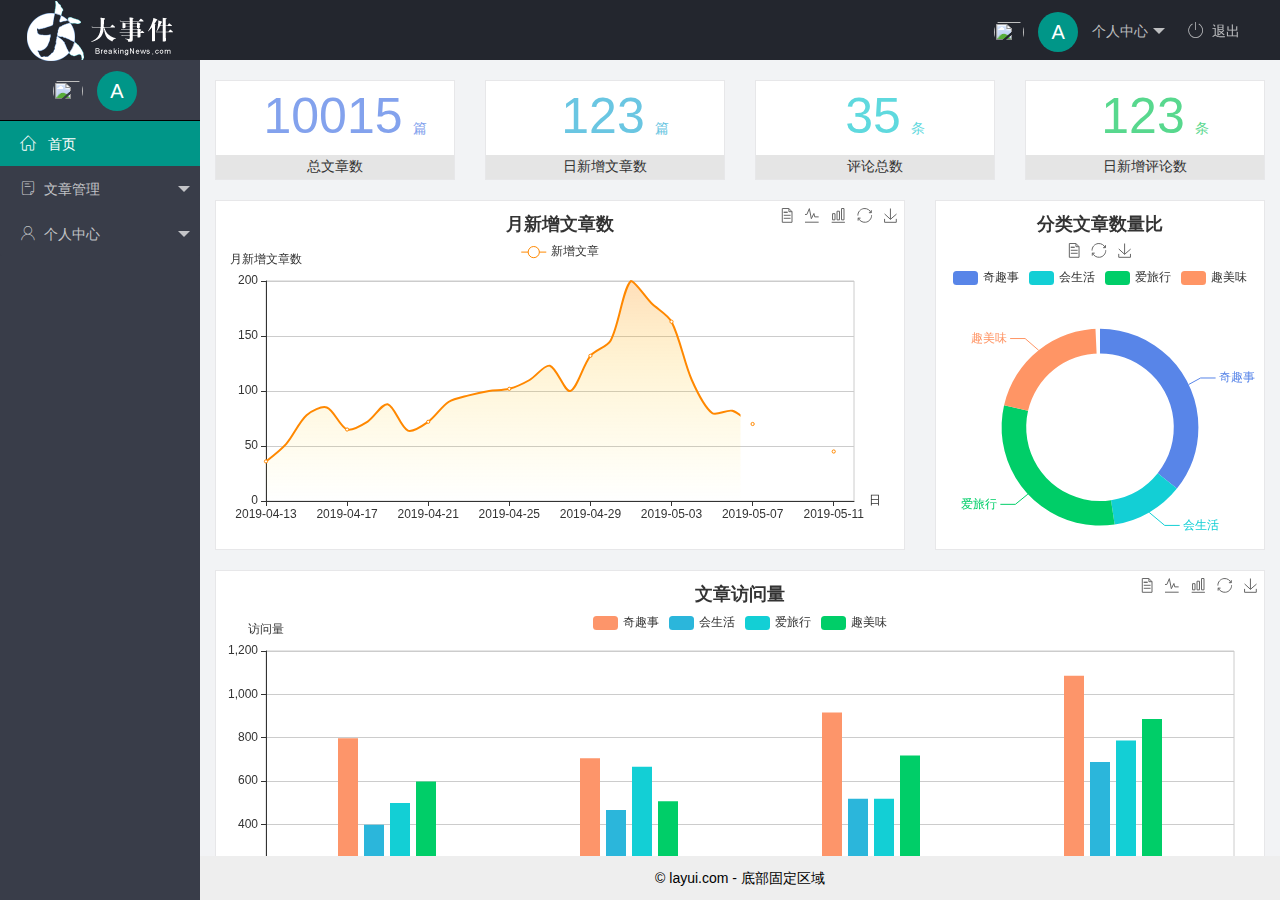
==== commit dff3b900: "主页面index完成" ====
--- a/index.html
+++ b/index.html
@@ -32,7 +32,7 @@
                         </dl>
                     </li>
                     <li class="layui-nav-item">
-                        <a href="javascript:;">
+                        <a href="javascript:;" id="btnLogout">
                             <span class="iconfont icon-tuichu"></span>退出
                         </a>
                     </li>
@@ -48,8 +48,8 @@
                     </div>
                     <!-- 左侧导航区域（可配合layui已有的垂直导航） -->
                     <ul class="layui-nav layui-nav-tree" lay-shrink="all">
-                        <li class="layui-nav-item">
-                            <a href="/home/dashboard.html">
+                        <li class="layui-nav-item layui-this">
+                            <a href="/home/dashboard.html" target="fm">
                                 <span class="iconfont icon-home"></span> 首页
                             </a>
                         </li>
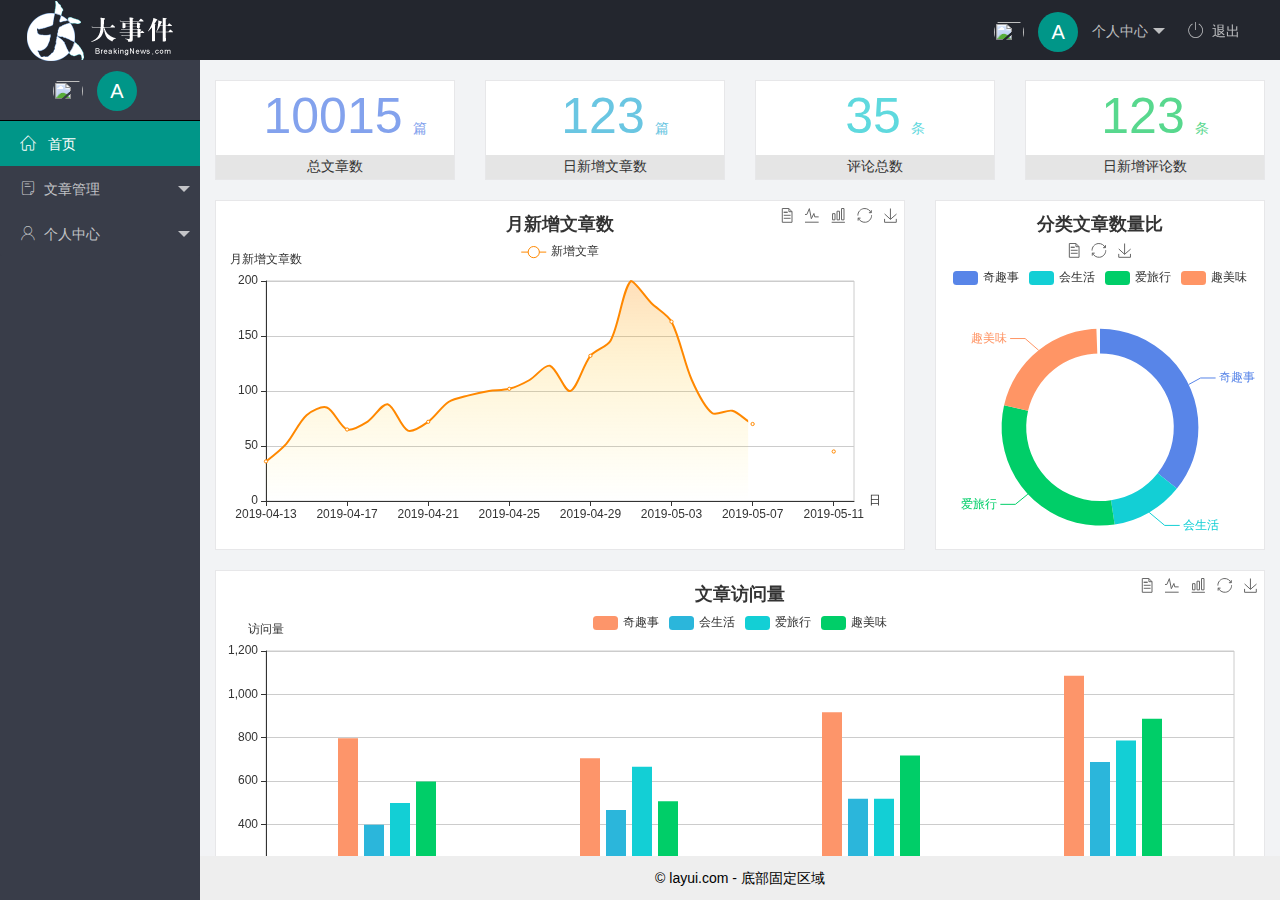
==== commit 3f700e50: "用户信息页面完成" ====
--- a/index.html
+++ b/index.html
@@ -26,11 +26,11 @@
                             <span class="text-img">A</span> 个人中心
                         </a>
                         <dl class="layui-nav-child">
-                            <dd><a href="JavaScript:;">基本资料</a></dd>
-                            <dd><a href="JavaScript:;">更改图像</a></dd>
-                            <dd><a href="JavaScript:;">重置密码</a></dd>
+                            <dd><a href="/user/user_info.html" target="fm">基本资料</a></dd>
+                            <dd><a href="/user/user_avatar.html" target="fm">更改图像</a></dd>
+                            <dd><a href="/user/user_pwd.html" target="fm">重置密码</a></dd>
                         </dl>
-                    </li>
+                    </li>target="fm"
                     <li class="layui-nav-item">
                         <a href="javascript:;" id="btnLogout">
                             <span class="iconfont icon-tuichu"></span>退出
@@ -64,9 +64,9 @@
                         <li class="layui-nav-item">
                             <a href="javascript:;"><span class="iconfont icon-user"></span>个人中心</a>
                             <dl class="layui-nav-child">
-                                <dd><a href="javascript:;"><i class="layui-icon layui-icon-app"></i> 基本资料</a></dd>
-                                <dd><a href="javascript:;"><i class="layui-icon layui-icon-app"></i> 更换头像</a></dd>
-                                <dd><a href="javascript:;"><i class="layui-icon layui-icon-app"></i> 重置密码</a></dd>
+                                <dd><a href="/user/user_info.html" target="fm"><i class="layui-icon layui-icon-app"></i> 基本资料</a></dd>
+                                <dd><a href="/user/user_avatar.html" target="fm"><i class="layui-icon layui-icon-app"></i> 更换头像</a></dd>
+                                <dd><a href="/user/user_pwd.html" target="fm"><i class="layui-icon layui-icon-app"></i> 重置密码</a></dd>
                             </dl>
                         </li>
                     </ul>
